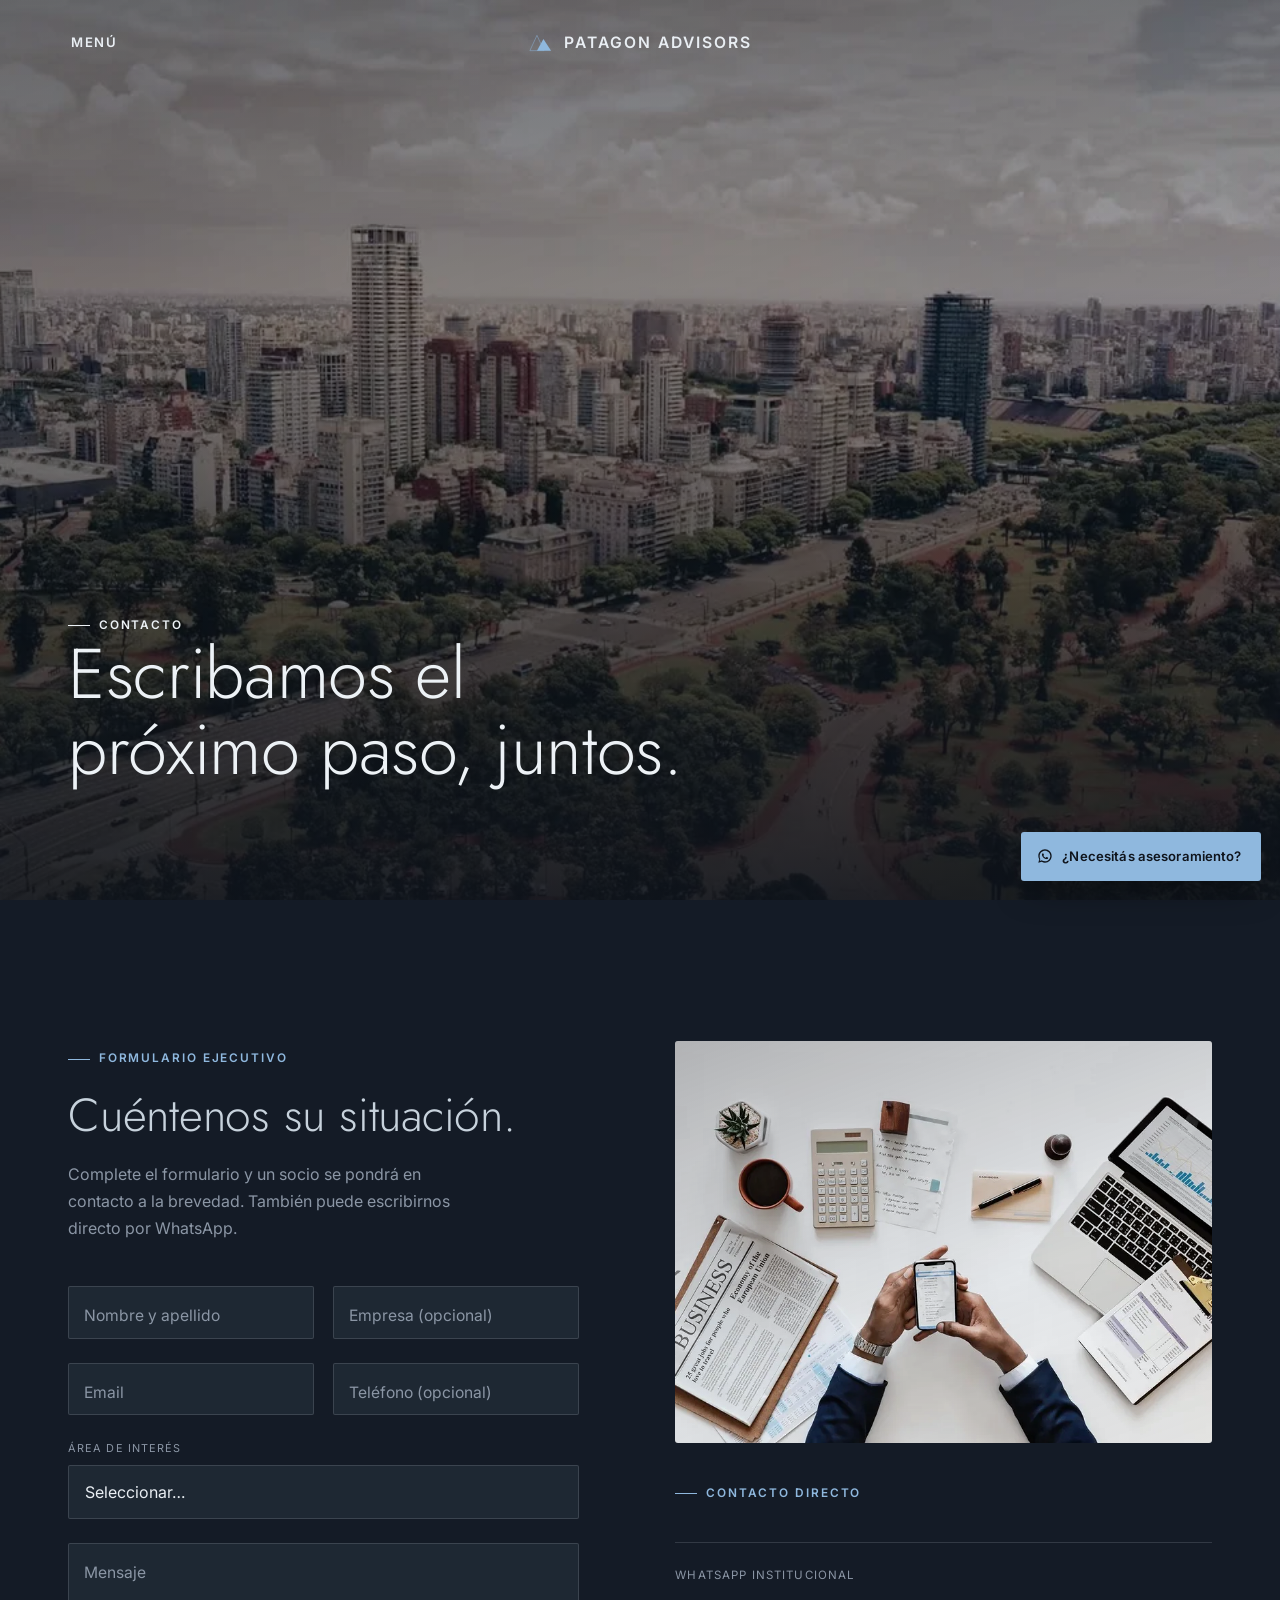
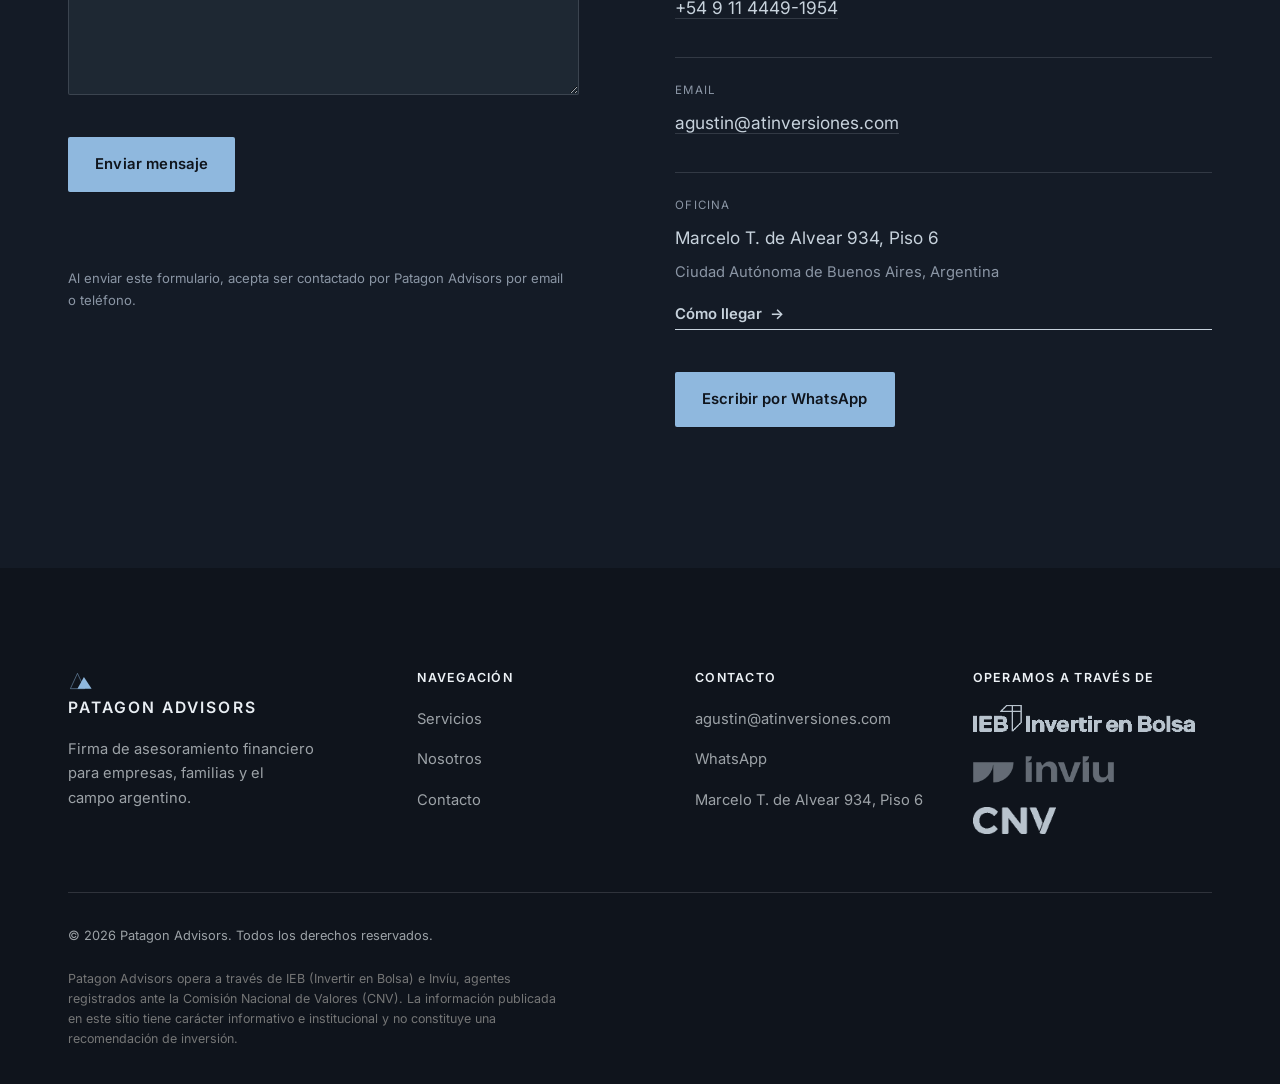
==== contacto.html @ 6b0345df "Add files via upload" ====
<!doctype html>
<html lang="es">
<head>
  <meta charset="utf-8">
  <meta name="viewport" content="width=device-width, initial-scale=1">
  <title>Contacto — Patagon Advisors</title>
  <meta name="description" content="Agendá una reunión con Patagon Advisors. Formulario ejecutivo, WhatsApp institucional y oficina en Buenos Aires.">

  <link rel="preconnect" href="https://fonts.googleapis.com">
  <link rel="preconnect" href="https://fonts.gstatic.com" crossorigin>
  <link rel="stylesheet" href="https://fonts.googleapis.com/css2?family=Jost:wght@300;400;500;600&family=Inter:wght@300;400;500;600;700&display=swap">

  <link rel="preload" as="image" href="assets/img/contact-video-poster.webp" fetchpriority="high">
  <link rel="icon" href="data:image/svg+xml,%3Csvg xmlns='http://www.w3.org/2000/svg' viewBox='0 0 100 100'%3E%3Crect width='100' height='100' fill='%230F141C'/%3E%3Cpolygon points='20,80 42,20 64,80' fill='none' stroke='%238FB8DE' stroke-width='4' opacity='0.5'/%3E%3Cpolygon points='40,80 58,32 82,80' fill='%238FB8DE'/%3E%3C/svg%3E">
  <link rel="stylesheet" href="styles.css?v=20260828r">
</head>
<body>
  <a class="skip-link" href="#main">Saltar al contenido</a>
  <header class="nav">
    <div class="container nav-inner">
      <a class="brand" href="index.html">
        <svg class="brand-icon" width="26" height="20" viewBox="0 0 44 34" aria-hidden="true"><polygon points="4,30 16,4 28,30" fill="none" stroke="var(--accent)" stroke-width="1.6" opacity="0.5"/><polygon points="16,30 27,10 40,30" fill="var(--accent)"/></svg>
        <span class="brand-mark">Patagon Advisors</span>
      </a>
      <div class="nav-cta-group">
        <button class="nav-toggle" data-nav-toggle aria-label="Abrir menú" aria-expanded="false">Menú</button>
        <div class="nav-mobile" data-nav-mobile data-open="false" aria-hidden="true">
          <div class="nav-mobile-links" data-nav-mobile-links></div>
        </div>
      </div>
    </div>
    </header>

    <div class="nav-scrim" data-nav-scrim></div>

  <a class="float-cta" data-whatsapp-link href="#" target="_blank" rel="noopener" aria-label="Escribinos por WhatsApp">
    <svg viewBox="0 0 24 24" fill="currentColor" aria-hidden="true"><path d="M12 2C6.48 2 2 6.48 2 12c0 1.84.5 3.56 1.35 5.04L2 22l5.13-1.34A9.94 9.94 0 0012 22c5.52 0 10-4.48 10-10S17.52 2 12 2zm0 18c-1.65 0-3.2-.46-4.52-1.26l-.32-.19-3.05.8.82-2.97-.21-.31A7.94 7.94 0 014 12c0-4.41 3.59-8 8-8s8 3.59 8 8-3.59 8-8 8zm4.29-5.72c-.23-.12-1.37-.68-1.58-.75-.21-.08-.37-.12-.52.12-.15.23-.6.75-.73.9-.14.15-.27.17-.5.06-.23-.12-.98-.36-1.87-1.15-.69-.62-1.16-1.38-1.29-1.61-.14-.23-.01-.35.1-.47.11-.11.23-.27.35-.4.11-.14.15-.23.23-.39.08-.15.04-.29-.02-.4-.06-.12-.52-1.26-.72-1.72-.19-.46-.38-.4-.52-.4-.14 0-.29-.02-.44-.02-.15 0-.4.06-.61.29-.21.23-.8.79-.8 1.92 0 1.13.82 2.23.94 2.38.12.15 1.61 2.47 3.91 3.46.55.24.97.38 1.31.48.55.17 1.04.15 1.44.09.44-.06 1.37-.56 1.56-1.1.19-.54.19-1 .13-1.1-.06-.1-.21-.15-.44-.27z"/></svg>
    <span>¿Necesitás asesoramiento?</span>
  </a>

  <main id="main">
    <section class="page-hero">
      <div class="hero-bg">
        <div class="photo" data-bg-video="assets/video/contact-loop.mp4">
          <img src="assets/img/contact-video-poster.webp" alt="Vista aérea de Buenos Aires" fetchpriority="high" loading="eager">
        </div>
      </div>
      <div class="hero-scrim" aria-hidden="true"></div>
      <div class="container hero-inner">
        <p class="kicker on-dark">Contacto</p>
        <h1>Escribamos el próximo paso, juntos.</h1>
      </div>
    </section>

    <section class="section-pad" id="agendar">
      <div class="container">
        <div class="contact-grid">
          <div data-reveal>
            <span class="kicker">Formulario ejecutivo</span>
            <h2 style="margin-top:1.3rem;">Cuéntenos su situación.</h2>
            <p style="margin-top:1.3rem;color:var(--ink-mute);max-width:42ch;">Complete el formulario y un socio se pondrá en contacto a la brevedad. También puede escribirnos directo por WhatsApp.</p>

            <form data-contact-form novalidate style="margin-top:2.8rem;display:flex;flex-direction:column;gap:1.5rem;">
              <div class="hp-field" aria-hidden="true">
                <label for="empresa_web">No completar</label>
                <input type="text" id="empresa_web" name="empresa_web" tabindex="-1" autocomplete="off">
              </div>

              <div class="field-row cols-2">
                <div class="field">
                  <input type="text" id="nombre" name="nombre" placeholder=" " required autocomplete="name">
                  <label for="nombre">Nombre y apellido</label>
                </div>
                <div class="field">
                  <input type="text" id="empresa" name="empresa" placeholder=" " autocomplete="organization">
                  <label for="empresa">Empresa (opcional)</label>
                </div>
              </div>

              <div class="field-row cols-2">
                <div class="field">
                  <input type="email" id="email" name="email" placeholder=" " required autocomplete="email">
                  <label for="email">Email</label>
                </div>
                <div class="field">
                  <input type="tel" id="telefono" name="telefono" placeholder=" " autocomplete="tel">
                  <label for="telefono">Teléfono (opcional)</label>
                </div>
              </div>

              <div class="field">
                <span class="field-select-label">Área de interés</span>
                <select id="area" name="area" required>
                  <option value="" disabled selected>Seleccionar…</option>
                  <option value="Ingeniería de Caja y Tesorería Corporativa">Ingeniería de Caja y Tesorería Corporativa</option>
                  <option value="Protección del Patrimonio Familiar y Personal">Protección del Patrimonio Familiar y Personal</option>
                  <option value="Fondo de Asistencia Laboral (FAL)">Fondo de Asistencia Laboral (FAL)</option>
                  <option value="Financiamiento PyME Inteligente">Financiamiento PyME Inteligente</option>
                  <option value="El Agro y la Cadena de Valor Rural">El Agro y la Cadena de Valor Rural</option>
                  <option value="Otra consulta">Otra consulta</option>
                </select>
              </div>

              <div class="field">
                <textarea id="mensaje" name="mensaje" placeholder=" " required></textarea>
                <label for="mensaje">Mensaje</label>
              </div>

              <div class="form-submit-row">
                <button type="submit" class="btn btn-primary">Enviar mensaje</button>
              </div>
              <p class="form-status" data-form-status aria-live="polite"></p>
              <p class="form-note">Al enviar este formulario, acepta ser contactado por Patagon Advisors por email o teléfono.</p>
            </form>
          </div>

          <div data-reveal>
            <div class="photo is-hoverable" style="aspect-ratio:4/3;border-radius:3px;margin-bottom:2rem;">
              <img src="assets/img/contact-office.webp" alt="Escritorio con elementos de análisis financiero" loading="lazy" decoding="async">
            </div>
            <span class="kicker">Contacto directo</span>
            <div class="contact-info-list">
              <div class="contact-info-item">
                <span class="contact-info-label">WhatsApp institucional</span>
                <span class="contact-info-value"><a data-whatsapp-link href="#" target="_blank" rel="noopener" data-whatsapp-display>+54 9 11 4449-1954</a></span>
              </div>
              <div class="contact-info-item">
                <span class="contact-info-label">Email</span>
                <span class="contact-info-value"><a data-email href="#"></a></span>
              </div>
              <div class="contact-info-item">
                <span class="contact-info-label">Oficina</span>
                <span class="contact-info-value" data-address-1></span>
                <span class="contact-info-value" style="font-size:.92rem;color:var(--ink-mute);" data-address-2></span>
                <a class="btn-text" data-maps-link href="#" target="_blank" rel="noopener" style="margin-top:.6rem;">Cómo llegar <span class="arrow">→</span></a>
              </div>
            </div>
            <a class="btn btn-primary whatsapp-cta" data-whatsapp-link href="#" target="_blank" rel="noopener" data-magnetic data-magnetic-strength="0.2">Escribir por WhatsApp</a>
          </div>
        </div>
      </div>
    </section>
  </main>

  <footer class="footer">
    <div class="container">
      <div class="footer-top">
        <div class="footer-brand">
          <a class="brand" href="index.html">
            <svg class="brand-icon" width="26" height="20" viewBox="0 0 44 34" aria-hidden="true"><polygon points="4,30 16,4 28,30" fill="none" stroke="var(--accent)" stroke-width="1.6" opacity="0.5"/><polygon points="16,30 27,10 40,30" fill="var(--accent)"/></svg>
            <span class="brand-mark">Patagon Advisors</span>
          </a>
          <p class="footer-tagline">Firma de asesoramiento financiero para empresas, familias y el campo argentino.</p>
        </div>
        <div class="footer-col">
          <h4>Navegación</h4>
          <ul data-footer-nav></ul>
        </div>
        <div class="footer-col">
          <h4>Contacto</h4>
          <ul>
            <li><a data-email href="#"></a></li>
            <li><a data-whatsapp-link href="#" target="_blank" rel="noopener">WhatsApp</a></li>
            <li><a data-address-1 data-maps-link href="#" target="_blank" rel="noopener"></a></li>
          </ul>
        </div>
        <div class="footer-col">
          <h4>Operamos a través de</h4>
          <div class="footer-partners partner-marks">
            <span class="partner-mark"><img src="assets/img/partners/ieb.webp" alt="IEB" loading="lazy"></span>
            <span class="partner-mark"><img src="assets/img/partners/inviu.webp" alt="Invíu" loading="lazy"></span>
            <span class="partner-mark"><img src="assets/img/partners/cnv.webp" alt="CNV" loading="lazy"></span>
          </div>
        </div>
      </div>
      <div class="footer-bottom">
        <span>© <span data-year></span> Patagon Advisors. Todos los derechos reservados.</span>
      </div>
      <p class="footer-legal">Patagon Advisors opera a través de IEB (Invertir en Bolsa) e Invíu, agentes registrados ante la Comisión Nacional de Valores (CNV). La información publicada en este sitio tiene carácter informativo e institucional y no constituye una recomendación de inversión.</p>
    </div>
  </footer>

  <script defer src="lib/gsap.min.js"></script>
  <script defer src="lib/ScrollTrigger.min.js"></script>
  <script defer src="lib/manifest.js"></script>
  <script defer src="main.js?v=20260828r"></script>
</body>
</html>
---- styles.css ----
/* =============================================================
   Patagon Advisors — styles.css
   Single sectioned stylesheet. See 01-stack-and-conventions.md §6.
   ============================================================= */

/* =============================================================
   1. Tokens
   ============================================================= */
@property --mesh-angle { syntax: "<angle>"; inherits: false; initial-value: 0deg; }

:root {
  /* palette — Patagon Advisors brand: deep navy + powder-blue accent. Dark throughout, never pure black. */
  --bg:        #141B26;
  --bg-2:      #1B2430;
  --paper:     #1E2833;
  --ink:       #E9EEF3;
  --ink-soft:  #C7D2DC;
  --ink-mute:  #8B96A5;
  --accent:    #8FB8DE;   /* powder blue — brand accent */
  --accent-dim: rgba(143,184,222,0.14);
  --accent-2:  #34597E;   /* deeper steel blue — secondary */
  --line:      rgba(233,238,243,0.14);
  --line-soft: rgba(233,238,243,0.07);

  --dark-bg:   #0F141C;
  --dark-bg-2: #171F29;
  --cream:     #EDF2F6;
  --cream-mute: rgba(237,242,246,0.64);
  --dark-line: rgba(237,242,246,0.14);

  --serif: "Jost", "Century Gothic", Futura, var(--sans);
  --sans:  "Inter", -apple-system, BlinkMacSystemFont, "Segoe UI", system-ui, sans-serif;

  --ease-out:  cubic-bezier(0.16, 1, 0.3, 1);
  --ease-in:   cubic-bezier(0.7, 0, 0.84, 0);
  --ease-soft: cubic-bezier(0.25, 0.46, 0.45, 0.94);

  --nav-h: 86px;
  --container: 1240px;
}

/* =============================================================
   2. Reset & base
   ============================================================= */
*, *::before, *::after { box-sizing: border-box; margin: 0; }
html {
  -webkit-text-size-adjust: 100%;
  tab-size: 2;
  scroll-behavior: smooth;
  scroll-padding-top: var(--nav-h);
}
@media (prefers-reduced-motion: reduce) { html { scroll-behavior: auto; } }

body {
  font-family: var(--sans);
  font-size: 16px;
  line-height: 1.68;
  color: var(--ink-soft);
  background: var(--bg);
  -webkit-font-smoothing: antialiased;
  -moz-osx-font-smoothing: grayscale;
  text-rendering: optimizeLegibility;
  overflow-x: clip;
  overscroll-behavior-y: none;
}

img, svg, video { display: block; max-width: 100%; }
img { height: auto; }
button { font: inherit; color: inherit; cursor: pointer; border: 0; background: none; }
a { color: inherit; text-decoration: none; }
p { text-wrap: pretty; }
h1, h2, h3, h4 { text-wrap: balance; line-height: 1.08; letter-spacing: -0.01em; font-weight: 500; }
ul { list-style: none; padding: 0; }
::selection { background: var(--accent); color: var(--dark-bg); }

:focus-visible {
  outline: 2px solid var(--accent);
  outline-offset: 3px;
  border-radius: 2px;
}

/* =============================================================
   3. Utilities
   ============================================================= */
.container { width: 100%; max-width: var(--container); margin-inline: auto; padding-inline: 1.5rem; }
@media (min-width: 720px)  { .container { padding-inline: 2.5rem; } }
@media (min-width: 1280px) { .container { padding-inline: 3rem; } }

.sr-only {
  position: absolute; width: 1px; height: 1px; padding: 0; margin: -1px;
  overflow: hidden; clip: rect(0,0,0,0); white-space: nowrap; border: 0;
}

.skip-link {
  position: fixed; top: -100px; left: 1rem; z-index: 9999;
  padding: .7rem 1.1rem; background: var(--accent); color: var(--dark-bg);
  border-radius: 3px; font-weight: 600; font-size: .9rem;
  transition: top .3s var(--ease-out);
}
.skip-link:focus { top: 1rem; }

.kicker {
  display: inline-flex; align-items: center; gap: .55rem;
  font-size: .74rem; font-weight: 600; letter-spacing: .16em; text-transform: uppercase;
  color: var(--accent);
}
.kicker::before {
  content: ""; width: 22px; height: 1px; background: var(--accent);
}
.kicker.on-dark { color: var(--cream); }
.kicker.on-dark::before { background: var(--cream); }

.eyebrow-line { color: var(--ink-mute); font-size: .95rem; }

section { position: relative; }
.section-pad { padding-block: clamp(5.5rem, 11vw, 10rem); }
.section-pad-sm { padding-block: clamp(4rem, 7vw, 6.5rem); }

.section-head {
  max-width: 46rem;
  margin-bottom: clamp(3.2rem, 6vw, 5rem);
}
.section-head h2 { margin-top: 1.2rem; }
.section-head p { margin-top: 1.3rem; color: var(--ink-mute); font-size: 1.08rem; max-width: 42ch; }

.divider { height: 1px; background: var(--line); border: 0; }

/* =============================================================
   4. Typography
   ============================================================= */
h1 { font-family: var(--serif); font-weight: 300; font-size: clamp(2.6rem, 6vw, 4.4rem); letter-spacing: -0.005em; }
h2 { font-family: var(--serif); font-weight: 300; font-size: clamp(1.9rem, 4vw, 2.9rem); letter-spacing: -0.005em; }
h3 { font-family: var(--serif); font-weight: 400; font-size: clamp(1.4rem, 2.4vw, 1.7rem); }
h4 { font-family: var(--sans); font-size: 1.05rem; font-weight: 600; letter-spacing: -0.005em; }
em, .italic { font-style: normal; color: var(--accent); }

.lede { font-size: clamp(1.1rem, 1.6vw, 1.3rem); color: var(--ink-mute); line-height: 1.68; font-weight: 300; }

.num-mark {
  font-family: var(--sans); font-weight: 600; color: var(--accent);
  font-size: .95rem; letter-spacing: .02em;
}

/* =============================================================
   5. Components
   ============================================================= */

/* Buttons */
.btn {
  display: inline-flex; align-items: center; justify-content: center; gap: .55rem;
  padding: .95rem 1.7rem; font-size: .93rem; font-weight: 600; letter-spacing: .01em;
  border-radius: 2px; white-space: nowrap;
  transition: transform .5s var(--ease-soft), box-shadow .5s var(--ease-soft), background-color .35s var(--ease-out), color .35s var(--ease-out), border-color .35s var(--ease-out);
}
.btn-primary {
  background: var(--accent); color: var(--dark-bg);
  box-shadow: 0 1px 0 rgba(0,0,0,0.1);
}
.btn-primary:hover { transform: translateY(-3px); box-shadow: 0 18px 34px -14px rgba(143,184,222,0.4); }
.btn-primary:active { transform: translateY(-1px); }
.btn-on-dark { background: var(--accent); color: var(--dark-bg); }
.btn-on-dark:hover { transform: translateY(-3px); box-shadow: 0 18px 34px -14px rgba(143,184,222,0.4); }

.btn-outline {
  border: 1px solid var(--line); color: var(--ink); background: transparent;
}
.btn-outline:hover { border-color: var(--accent); background: var(--accent-dim); color: var(--accent); }
.btn-outline.on-dark { border-color: var(--dark-line); color: var(--cream); }
.btn-outline.on-dark:hover { border-color: var(--accent); background: var(--accent-dim); color: var(--accent); }

.btn-text {
  display: inline-flex; align-items: center; gap: .5rem;
  font-weight: 600; font-size: .93rem; position: relative; padding-bottom: .2rem;
}
.btn-text::after {
  content: ""; position: absolute; left: 0; right: 0; bottom: 0;
  height: 1px; background: currentColor;
  transform: scaleX(1); transform-origin: left;
}
.btn-text .arrow { transition: transform .45s var(--ease-out); }
.btn-text:hover .arrow { transform: translateX(5px); }

/* Magnetic wrapper (JS adds .has-magnetic + injects .magnetic-inner) */
.has-magnetic { display: inline-flex; position: relative; isolation: isolate; }
.magnetic-inner { display: inline-flex; align-items: center; justify-content: center; gap: inherit; will-change: transform; transition: transform .8s var(--ease-soft); }

/* Credential / partner marks — real partner logos, recolored to a light monochrome
   silhouette (assets/img/partners/*.webp) so they sit consistently on the dark theme. */
.partner-marks { display: flex; flex-wrap: wrap; align-items: center; gap: 1.5rem 2.2rem; }
.partner-mark { display: inline-flex; align-items: center; height: 1.7rem; opacity: .92; }
.partner-mark img { height: 100%; width: auto; display: block; }
.partner-mark.is-text {
  height: 2.2rem; padding-inline: .9rem; border: 1px solid var(--line); border-radius: 2px;
  font-family: var(--sans); font-weight: 700; font-size: .8rem; letter-spacing: .06em;
  color: var(--ink-soft); opacity: 1;
}
.partner-mark .reg { font-weight: 400; opacity: .7; margin-left: .35rem; font-size: .74rem; }

/* Photo treatment — unifies stock photography color-cast across the site */
.photo { position: relative; overflow: hidden; background: var(--bg-2); }
.photo img, .photo video {
  width: 100%; height: 100%; object-fit: cover;
  filter: grayscale(.14) saturate(1.04) contrast(1.02);
  transition: transform 1.1s var(--ease-soft), filter .6s var(--ease-out);
}
.photo video { position: absolute; inset: 0; }
.photo::after {
  content: ""; position: absolute; inset: 0; pointer-events: none;
  background: linear-gradient(160deg, rgba(15,20,28,0.28), rgba(143,184,222,0.08) 60%, transparent 100%);
  mix-blend-mode: multiply;
}
.photo.is-hoverable:hover img { transform: scale(1.045); filter: grayscale(.04) saturate(1.08) contrast(1.03); }

/* Cards (used sparingly — differentiators, team) */
.card {
  background: var(--paper); border: 1px solid var(--line); border-radius: 3px;
}

/* Forms */
.field { position: relative; }
.field input, .field textarea, .field select {
  width: 100%; padding: 1.35rem 1rem .55rem; border: 1px solid var(--line); border-radius: 2px;
  background: var(--paper); color: var(--ink); font-family: var(--sans); font-size: 1rem;
  transition: border-color .3s var(--ease-out);
}
.field textarea { min-height: 9.5rem; resize: vertical; }
.field input:focus, .field textarea:focus, .field select:focus { border-color: var(--accent); outline: none; }
.field label {
  position: absolute; left: 1rem; top: 1.05rem; pointer-events: none;
  color: var(--ink-mute); font-size: .98rem; transition: all .25s var(--ease-out);
}
.field input:focus + label, .field input:not(:placeholder-shown) + label,
.field textarea:focus + label, .field textarea:not(:placeholder-shown) + label,
.field.has-value label {
  top: .45rem; font-size: .68rem; letter-spacing: .1em; text-transform: uppercase; color: var(--accent);
}
.field select { appearance: none; padding-top: 1rem; padding-bottom: 1rem; }
.field-select-label { display: block; font-size: .68rem; letter-spacing: .1em; text-transform: uppercase; color: var(--ink-mute); margin-bottom: .5rem; }
.field-row { display: grid; gap: 1.2rem; }
@media (min-width: 640px) { .field-row.cols-2 { grid-template-columns: 1fr 1fr; } }
.form-note { font-size: .82rem; color: var(--ink-mute); margin-top: .6rem; }
.hp-field { position: absolute; left: -9999px; width: 1px; height: 1px; overflow: hidden; }

.form-submit-row { display: flex; align-items: center; gap: 1.1rem; margin-top: .6rem; }
.form-status { font-size: .88rem; color: var(--ink-mute); min-height: 1.2em; }
.form-status.is-error { color: #8a3324; }
.form-status.is-ok { color: var(--accent-2); }

/* =============================================================
   6. Navigation
   ============================================================= */
.nav {
  position: fixed; top: 0; inset-inline: 0; z-index: 200; height: var(--nav-h);
  display: flex; align-items: center;
  transition: background-color .4s var(--ease-out), box-shadow .4s var(--ease-out), border-color .4s var(--ease-out);
  border-bottom: 1px solid transparent;
}
.nav.is-scrolled {
  background: rgba(15,20,28,0.86);
  backdrop-filter: blur(14px) saturate(140%);
  -webkit-backdrop-filter: blur(14px) saturate(140%);
  border-bottom-color: var(--line);
}
.nav-inner { position: relative; display: flex; align-items: center; justify-content: flex-start; width: 100%; }
.brand {
  display: inline-flex; align-items: center; gap: .65rem; line-height: 1;
}
.nav-inner > .brand {
  position: absolute; left: 50%; top: 50%; transform: translate(-50%, -50%);
}
.brand-icon { flex-shrink: 0; display: block; }
.brand-mark {
  font-family: var(--sans); font-size: .98rem; font-weight: 600;
  letter-spacing: .13em; text-transform: uppercase; color: var(--ink);
}
.brand-sub { font-family: var(--sans); font-size: .58rem; letter-spacing: .22em; text-transform: uppercase; color: var(--ink-mute); margin-top: .35rem; font-weight: 600; }
.footer-brand .brand { align-items: flex-start; flex-direction: column; gap: 0; }
.footer-brand .brand-icon { margin-bottom: .6rem; }

.nav-cta-group { position: relative; display: flex; align-items: center; gap: 1.1rem; }

.nav-toggle {
  display: inline-flex; height: 40px; align-items: center; justify-content: center;
  position: relative; padding-inline: .2rem;
  font-family: var(--sans); font-size: .82rem; font-weight: 600; letter-spacing: .12em;
  text-transform: uppercase; color: var(--ink);
  transition: opacity .25s var(--ease-out);
}
.nav-toggle:hover { opacity: .7; }

.nav-scrim {
  position: fixed; inset: 0; z-index: 189; background: transparent;
  pointer-events: none;
}
.nav-scrim[data-open="true"] { pointer-events: auto; }

.nav-mobile {
  position: absolute; top: 100%; left: 0; z-index: 190;
  margin-top: .5rem;
  width: min(200px, 68vw);
  background: transparent; color: var(--cream);
  display: flex; flex-direction: column; align-items: flex-start;
  transform: translateY(-8px);
  transform-origin: top left;
  opacity: 0;
  pointer-events: none;
  transition: transform .35s var(--ease-soft), opacity .3s var(--ease-out);
}
.nav-mobile[data-open="true"] { transform: translateY(0); opacity: 1; pointer-events: auto; }
.nav-mobile-links { display: flex; flex-direction: column; align-items: flex-start; gap: .9rem; }
.nav-mobile-links a {
  font-family: var(--sans); font-weight: 600; font-size: .78rem; letter-spacing: .12em; text-transform: uppercase;
  color: var(--cream); padding: .1rem 0;
  transition: color .25s var(--ease-out);
}
.nav-mobile-links a:hover, .nav-mobile-links a.is-active { color: var(--accent); }

/* =============================================================
   7. Hero
   ============================================================= */
.hero {
  position: relative; min-height: 100svh; display: flex; align-items: center;
  padding-top: calc(var(--nav-h) + 2rem); padding-bottom: clamp(2rem, 4vw, 3.5rem);
  overflow: clip;
}
.hero-bg { position: absolute; inset: 0; z-index: 0; }
.hero-bg .photo { width: 100%; height: 100%; }
.hero-bg .photo img { animation: ambientZoom 32s ease-in-out infinite; }
@keyframes ambientZoom {
  0%, 100% { transform: scale(1.04); }
  50%      { transform: scale(1.11); }
}
.hero-scrim {
  position: absolute; inset: 0; z-index: 1;
  background: linear-gradient(0deg, rgba(15,20,28,0.9) 0%, rgba(15,20,28,0.58) 42%, rgba(15,20,28,0.3) 68%, rgba(15,20,28,0.44) 100%);
}
.hero-inner { position: relative; z-index: 2; width: 100%; color: var(--cream); }
.hero-eyebrow { margin-bottom: 1.8rem; }
.hero-title { max-width: 31ch; font-size: clamp(2.1rem, 4.4vw, 3.3rem); }
.hero-title em { color: var(--cream); }
.hero-sub { margin-top: 1.8rem; max-width: 58ch; font-size: clamp(1.02rem, 1.6vw, 1.18rem); color: var(--cream); }
.hero-actions { margin-top: 3rem; display: flex; flex-wrap: wrap; gap: 1.1rem; }
.hero-credentials {
  margin-top: clamp(3.5rem, 7vw, 5.5rem); padding-top: 2rem; border-top: 1px solid var(--dark-line);
  display: flex; flex-wrap: wrap; gap: clamp(2rem, 4vw, 3.8rem);
}
.hero-cred-item { display: flex; flex-direction: column; gap: .5rem; }
.hero-cred-num { font-family: var(--serif);  font-size: clamp(1.7rem, 3vw, 2.2rem); color: var(--cream); }
.hero-cred-label { font-size: .74rem; letter-spacing: .09em; text-transform: uppercase; color: var(--cream-mute); max-width: 18ch; }
.hero-cred-logos { display: flex; align-items: center; gap: 1.1rem; height: 1.6rem; }
.hero-cred-logos img { height: 100%; width: auto; display: block; }

/* Centered hero variant */
.hero-inner-center {
  display: flex; flex-direction: column; align-items: center; text-align: center;
}
.hero-inner-center .hero-title,
.hero-inner-center .hero-sub { margin-inline: auto; }
.hero-inner-center .hero-credentials { justify-content: center; }
.hero-inner-center .hero-cred-item { align-items: center; }

/* Page hero (interior pages — shorter than home hero) */
.page-hero {
  position: relative; min-height: 100svh; display: flex; align-items: flex-end;
  padding-top: calc(var(--nav-h) + 3rem); padding-bottom: clamp(4.5rem, 9vw, 7rem);
  overflow: clip; color: var(--cream);
}
.page-hero .hero-bg, .page-hero .hero-scrim { position: absolute; inset: 0; }
.page-hero .hero-inner { position: relative; z-index: 2; }
.page-hero h1 { max-width: 20ch; }
.page-hero .lede { color: var(--cream-mute); max-width: 48ch; margin-top: 1.5rem; }

/* =============================================================
   8. Numbered solutions index (signature component)
   ============================================================= */
.solutions-index { border-top: 1px solid var(--line); }
.solution-row {
  display: grid; grid-template-columns: auto 1fr; gap: 1.2rem 1.6rem;
  padding-block: 2.6rem; border-bottom: 1px solid var(--line);
  cursor: pointer; position: relative;
}
@media (min-width: 720px) {
  .solution-row { grid-template-columns: 4.5rem 1fr auto; align-items: start; gap: 1.6rem 2rem; }
}
.solution-row .num-mark { font-size: 1.5rem; padding-top: .15rem; }
.solution-row-main { min-width: 0; }
.solution-row h3 {
  transition: color .4s var(--ease-out), transform .5s var(--ease-soft);
}
.solution-row:hover h3, .solution-row.is-open h3 { color: var(--accent-2); }
.solution-row-summary {
  color: var(--ink-mute); margin-top: .75rem; max-width: 56ch; font-size: 1rem;
}
.solution-row-detail {
  grid-column: 1 / -1;
  display: grid; grid-template-rows: 0fr; opacity: 0;
  transition: grid-template-rows .55s var(--ease-soft), opacity .45s var(--ease-out);
}
.solution-row.is-open .solution-row-detail { grid-template-rows: 1fr; opacity: 1; }
.solution-row-detail-inner { overflow: hidden; }
.solution-row-detail-body {
  padding-top: 1.3rem; padding-left: 0; max-width: 56ch; color: var(--ink-mute);
}
@media (min-width: 720px) { .solution-row-detail-body { padding-left: calc(4.5rem + 2rem); } }
.solution-row-detail ul { margin-top: 1rem; display: flex; flex-direction: column; gap: .5rem; }
.solution-row-detail li { position: relative; padding-left: 1.2rem; font-size: .96rem; color: var(--ink-soft); }
.solution-row-detail li::before {
  content: ""; position: absolute; left: 0; top: .55em; width: 6px; height: 1px; background: var(--accent);
}
.solution-row-toggle {
  display: none;
  align-items: center; justify-content: center; width: 2.1rem; height: 2.1rem;
  border: 1px solid var(--line); border-radius: 50%; flex-shrink: 0; margin-top: .1rem;
  transition: transform .5s var(--ease-soft), border-color .3s var(--ease-out), background .3s var(--ease-out);
}
@media (min-width: 720px) { .solution-row-toggle { display: inline-flex; } }
.solution-row.is-open .solution-row-toggle { transform: rotate(45deg); border-color: var(--accent); background: var(--accent-dim); }
.solution-row-toggle svg { width: 13px; height: 13px; }

/* Solutions detail spread (soluciones.html) */
.solution-spread {
  display: grid; gap: 2.6rem; padding-block: clamp(5.5rem, 10vw, 9rem);
  border-top: 1px solid var(--line);
}
@media (min-width: 900px) {
  .solution-spread { grid-template-columns: 1fr 1fr; gap: 5.5rem; align-items: center; }
  .solution-spread.is-reversed .solution-spread-figure { order: 2; }
}
.solution-spread-figure .photo { aspect-ratio: 4 / 3.1; border-radius: 3px; }
.solution-spread-num { font-family: var(--serif);  font-size: 3.2rem; color: var(--accent); line-height: 1; }
.solution-spread-body h2 { margin-top: 1.3rem; }
.solution-spread-body .lede { margin-top: 1.4rem; }
.solution-spread-body ul { margin-top: 2rem; display: flex; flex-direction: column; gap: .9rem; }
.solution-spread-body li { position: relative; padding-left: 1.3rem; }
.solution-spread-body li::before { content: ""; position: absolute; left: 0; top: .6em; width: 7px; height: 1px; background: var(--accent); }

/* =============================================================
   9. Differentiators — numbered reasons list (static, no accordion)
   ============================================================= */
.diff-grid { display: grid; gap: 1px; background: var(--line); border: 1px solid var(--line); }
@media (min-width: 860px) { .diff-grid { grid-template-columns: 1fr 1fr; } }
.diff-item { background: var(--paper); padding: clamp(2.6rem, 5vw, 4rem); }
.diff-item .kicker { margin-bottom: 1.4rem; }
.diff-item p { margin-top: 1.2rem; color: var(--ink-mute); }

.reasons-list { border-top: 1px solid var(--line); }
.reason-row {
  display: grid; grid-template-columns: auto 1fr; gap: .8rem 1.6rem;
  padding-block: 2.5rem; border-bottom: 1px solid var(--line);
}
@media (min-width: 720px) {
  .reason-row { grid-template-columns: 3.5rem 15rem 1fr; align-items: baseline; gap: 1.6rem 2.4rem; }
}
.reason-row .num-mark { padding-top: .1rem; }
.reason-row h3 { font-size: 1.15rem; }
.reason-row p { grid-column: 2 / -1; color: var(--ink-mute); margin-top: .5rem; max-width: 56ch; }
@media (min-width: 720px) { .reason-row p { grid-column: 3; margin-top: 0; } }

/* =============================================================
   10. Marquee (sector ticker)
   ============================================================= */
.marquee-section { padding-block: clamp(2.6rem, 5vw, 3.6rem); background: var(--bg-2); border-block: 1px solid var(--line); }
.marquee { overflow: hidden; position: relative; }
.marquee::before, .marquee::after {
  content: ""; position: absolute; top: 0; bottom: 0; width: 90px; z-index: 2; pointer-events: none;
}
.marquee::before { left: 0;  background: linear-gradient(90deg, var(--bg-2), transparent); }
.marquee::after  { right: 0; background: linear-gradient(270deg, var(--bg-2), transparent); }
.marquee-track { display: inline-flex; gap: 3.5rem; white-space: nowrap; will-change: transform; }
.marquee-track span {
  font-family: var(--serif);  font-size: clamp(1.3rem, 2.6vw, 1.9rem);
  color: var(--ink-mute); display: inline-flex; align-items: center; gap: 3.5rem;
}
.marquee-track span::after { content: "·"; color: var(--accent); font-style: normal; }

/* =============================================================
   11. Stats / credential strip with count-up
   ============================================================= */
.stat-strip { display: grid; gap: 2.8rem; grid-template-columns: repeat(2, 1fr); }
@media (min-width: 720px) { .stat-strip { grid-template-columns: repeat(4, 1fr); } }
.stat-item { border-top: 1px solid var(--line); padding-top: 1.3rem; }
.stat-item.on-dark { border-top-color: var(--dark-line); }
.stat-value { font-family: var(--serif);  font-size: clamp(2.2rem, 4.2vw, 3rem); color: var(--accent); line-height: 1; }
.stat-label { margin-top: .7rem; font-size: .82rem; color: var(--ink-mute); letter-spacing: .02em; }
.stat-item.on-dark .stat-label { color: var(--cream-mute); }

/* =============================================================
   12. About teaser / method
   ============================================================= */
.about-teaser { display: grid; gap: 3rem; }
@media (min-width: 960px) { .about-teaser { grid-template-columns: .9fr 1.1fr; gap: 5.5rem; align-items: center; } }
.about-teaser-figure .photo { aspect-ratio: 4/3.3; border-radius: 3px; }
.about-teaser-body p { margin-top: 1.4rem; color: var(--ink-mute); max-width: 52ch; }
.about-teaser-body .btn-text { margin-top: 2.2rem; }

.method-grid { display: grid; gap: 3rem; }
@media (min-width: 960px) { .method-grid { grid-template-columns: 1.15fr .85fr; gap: 5rem; align-items: start; } }
.method-block { max-width: 60ch; }
.method-block p + p { margin-top: 1.4rem; }
.method-figure .photo { aspect-ratio: 3/4; border-radius: 3px; }
@media (min-width: 960px) { .method-figure .photo { position: sticky; top: calc(var(--nav-h) + 2rem); } }

/* =============================================================
   12.5 Full-bleed video feature
   ============================================================= */
.video-feature {
  position: relative; min-height: 100svh; display: flex; align-items: center; justify-content: center;
  overflow: clip; color: var(--cream); text-align: center;
}
.video-feature-bg { position: absolute; inset: 0; z-index: 0; }
.video-feature-bg .photo { width: 100%; height: 100%; }
.video-feature-scrim {
  position: absolute; inset: 0; z-index: 1;
  background: linear-gradient(180deg, rgba(15,20,28,0.78) 0%, rgba(15,20,28,0.5) 38%, rgba(15,20,28,0.5) 62%, rgba(15,20,28,0.82) 100%);
}
.video-feature-inner {
  position: relative; z-index: 2; max-width: 44rem; margin-inline: auto;
  padding-block: clamp(4rem, 8vw, 6rem);
}
.video-feature-inner h2 { color: var(--cream); font-size: clamp(1.9rem, 3.6vw, 2.6rem); }
.video-feature-body { margin-top: 2rem; display: flex; flex-direction: column; gap: 1.3rem; }
.video-feature-body p { font-size: clamp(1.03rem, 1.5vw, 1.14rem); color: var(--cream-mute); line-height: 1.7; }

/* =============================================================
   13. CTA band (dark)
   ============================================================= */
.cta-band {
  background: var(--dark-bg); color: var(--cream); position: relative; overflow: clip;
  padding-block: clamp(6rem, 11vw, 9.5rem);
}
.cta-band::before {
  content: ""; position: absolute; inset: -20% -10% -10% -10%; z-index: 0;
  background: radial-gradient(45% 55% at 78% 20%, rgba(143,184,222,0.2), transparent 65%),
              radial-gradient(40% 45% at 10% 90%, rgba(52,89,126,0.55), transparent 65%);
  filter: blur(70px);
  pointer-events: none;
}
.cta-band-inner { position: relative; z-index: 1; display: flex; flex-direction: column; align-items: flex-start; gap: 2.1rem; max-width: 42rem; }
.cta-band-full { min-height: 100svh; display: flex; align-items: center; padding-block: clamp(6rem, 11vw, 9.5rem); }
.cta-band-video::before { display: none; }
.cta-band-video-bg { position: absolute; inset: 0; z-index: 0; }
.cta-band-video-bg .photo { width: 100%; height: 100%; }
.cta-band-video-scrim {
  position: absolute; inset: 0; z-index: 1;
  background: linear-gradient(0deg, rgba(15,20,28,0.92) 0%, rgba(15,20,28,0.72) 45%, rgba(15,20,28,0.5) 100%);
}
.cta-band-video .cta-band-inner { position: relative; z-index: 2; }
.cta-band h2 { color: var(--cream); }
.cta-band p { color: var(--cream-mute); font-size: 1.08rem; max-width: 46ch; }
.cta-band-actions { display: flex; flex-wrap: wrap; gap: 1.1rem; margin-top: .6rem; }

/* =============================================================
   14. Team
   ============================================================= */
.team-grid { display: grid; gap: 1.8rem; }
@media (min-width: 720px) { .team-grid { grid-template-columns: repeat(3, 1fr); } }
.team-card { background: var(--dark-bg); color: var(--cream); border-radius: 3px; overflow: hidden; }
.team-photo { position: relative; aspect-ratio: 4/4.4; background: var(--dark-bg-2); }
.team-photo img { width: 100%; height: 100%; object-fit: cover; filter: grayscale(1) contrast(1.05); }
.team-photo-fallback {
  position: absolute; inset: 0; display: flex; align-items: center; justify-content: center;
  font-family: var(--serif);  font-size: 3.4rem; color: var(--dark-line);
  background: linear-gradient(160deg, var(--dark-bg-2), var(--dark-bg));
}
.team-body { padding: 1.8rem 1.8rem 2rem; }
.team-name { font-family: var(--serif); font-size: 1.3rem; }
.team-role { margin-top: .45rem; font-size: .74rem; letter-spacing: .1em; text-transform: uppercase; color: var(--accent); }
.team-credentials { margin-top: 1.2rem; display: flex; flex-direction: column; gap: .55rem; }
.team-credentials li { font-size: .84rem; color: var(--cream-mute); line-height: 1.55; }

/* =============================================================
   15. Contact page
   ============================================================= */
.contact-grid { display: grid; gap: 3.5rem; }
@media (min-width: 960px) { .contact-grid { grid-template-columns: 1fr 1.05fr; gap: 6rem; } }
.contact-info-list { display: flex; flex-direction: column; gap: 2.2rem; margin-top: 2.4rem; }
.contact-info-item { display: flex; flex-direction: column; gap: .5rem; padding-top: 1.4rem; border-top: 1px solid var(--line); }
.contact-info-label { font-size: .72rem; letter-spacing: .1em; text-transform: uppercase; color: var(--ink-mute); }
.contact-info-value { font-size: 1.08rem; }
.contact-info-value a { border-bottom: 1px solid var(--line); transition: border-color .3s var(--ease-out), color .3s var(--ease-out); }
.contact-info-value a:hover { border-color: var(--accent); color: var(--accent-2); }
.whatsapp-cta { margin-top: 2.6rem; }

/* =============================================================
   16. Footer
   ============================================================= */
.footer { background: var(--dark-bg); color: var(--cream-mute); padding-block: clamp(4.5rem, 8vw, 7rem) 2.2rem; }
.footer-top { display: grid; gap: 3.2rem; padding-bottom: 3.6rem; border-bottom: 1px solid var(--dark-line); }
@media (min-width: 860px) { .footer-top { grid-template-columns: 1.3fr 1fr 1fr 1fr; gap: 2.4rem; } }
.footer-brand .brand { color: var(--cream); }
.footer-brand .brand-sub { color: var(--cream-mute); }
.footer-tagline { margin-top: 1.3rem; max-width: 30ch; font-size: .92rem; }
.footer-col h4 { color: var(--cream); font-size: .78rem; letter-spacing: .1em; text-transform: uppercase; font-weight: 600; }
.footer-col ul { margin-top: 1.3rem; display: flex; flex-direction: column; gap: .85rem; }
.footer-col a { font-size: .92rem; transition: color .3s var(--ease-out); }
.footer-col a:hover { color: var(--cream); }
.footer-partners { margin-top: 1.3rem; }
.footer-bottom {
  padding-top: 2rem; display: flex; flex-wrap: wrap; gap: 1rem;
  align-items: center; justify-content: space-between; font-size: .8rem; color: var(--cream-mute);
}
.footer-legal { max-width: 62ch; font-size: .78rem; line-height: 1.6; color: rgba(242,238,229,0.45); margin-top: 1.4rem; }
.footer-bottom a { border-bottom: 1px solid transparent; }
.footer-bottom a:hover { border-color: currentColor; color: var(--cream); }

/* =============================================================
   17. Credits page
   ============================================================= */
.credits-list { display: flex; flex-direction: column; gap: 0; margin-top: 2rem; }
.credits-list li { padding-block: 1.1rem; border-top: 1px solid var(--line); font-size: .92rem; color: var(--ink-mute); }
.credits-list a { border-bottom: 1px solid var(--line); }
.credits-list a:hover { color: var(--accent-2); border-color: var(--accent-2); }
.credits-list strong { color: var(--ink-soft); font-weight: 600; }

/* =============================================================
   17.5 Floating WhatsApp CTA (persistent, all pages)
   ============================================================= */
.float-cta {
  position: fixed; right: 1.2rem; bottom: 1.2rem; z-index: 150;
  display: inline-flex; align-items: center; gap: .6rem;
  padding: .85rem 1.2rem .85rem 1rem; border-radius: 3px;
  background: var(--accent); color: var(--dark-bg);
  font-size: .82rem; font-weight: 600; letter-spacing: .01em;
  box-shadow: 0 14px 34px -10px rgba(0,0,0,0.5);
  transition: transform .5s var(--ease-soft), box-shadow .5s var(--ease-soft);
}
.float-cta:hover { transform: translateY(-3px); box-shadow: 0 20px 42px -12px rgba(0,0,0,0.6); }
.float-cta svg { width: 16px; height: 16px; flex-shrink: 0; }
.float-cta span { display: none; }
@media (min-width: 640px) { .float-cta span { display: inline; } }

/* =============================================================
   18. Reveal on scroll (universal, non-intrusive)
   ============================================================= */
[data-reveal] {
  opacity: 0; transform: translateY(28px);
  transition: opacity .85s var(--ease-soft), transform .85s var(--ease-soft);
}
[data-reveal].is-revealed { opacity: 1; transform: none; }
/* Defensive: split-text elements must never stay invisible if JS is stale — see gotcha A.4.5 */
.reveal[data-split] { opacity: 1; transform: none; }

/* =============================================================
   19. Responsive helpers
   ============================================================= */
@media (min-width: 540px)  { }
@media (min-width: 720px)  { }
@media (min-width: 960px)  { }
@media (min-width: 1280px) { }

/* =============================================================
   20. Reduced-motion — only intrusive effects are gated
   ============================================================= */
@media (prefers-reduced-motion: reduce) {
  .hero-bg .photo img { animation: none; }
  .marquee-track { animation-duration: 90s !important; }
}

/* =============================================================
   21. Page transitions (multi-page) — zero-JS, graceful fallback
   ============================================================= */
@view-transition { navigation: auto; }
::view-transition-old(root), ::view-transition-new(root) {
  animation-duration: .5s; animation-timing-function: cubic-bezier(0.16, 1, 0.3, 1);
}
::view-transition-old(root) { animation-name: patagonFadeOut; }
::view-transition-new(root) { animation-name: patagonFadeIn; }
@keyframes patagonFadeOut { to { opacity: 0; } }
@keyframes patagonFadeIn { from { opacity: 0; } }
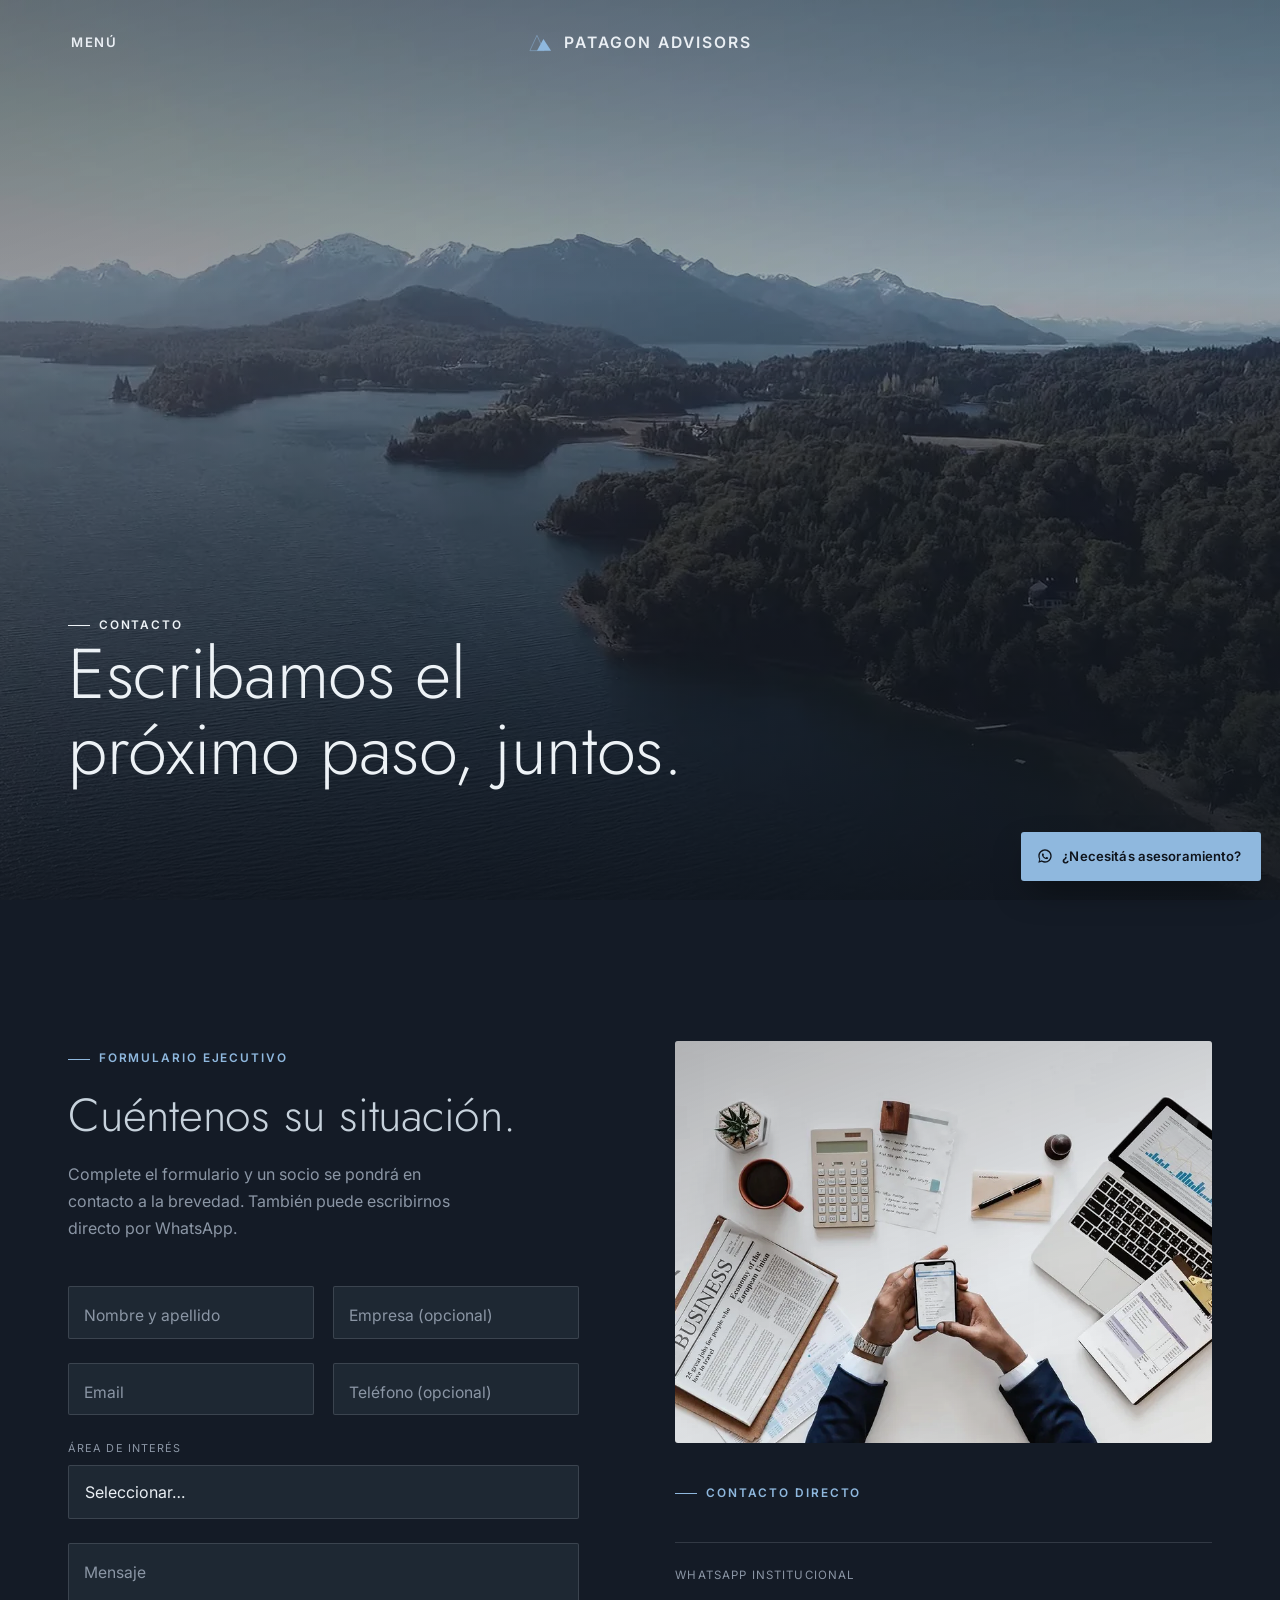
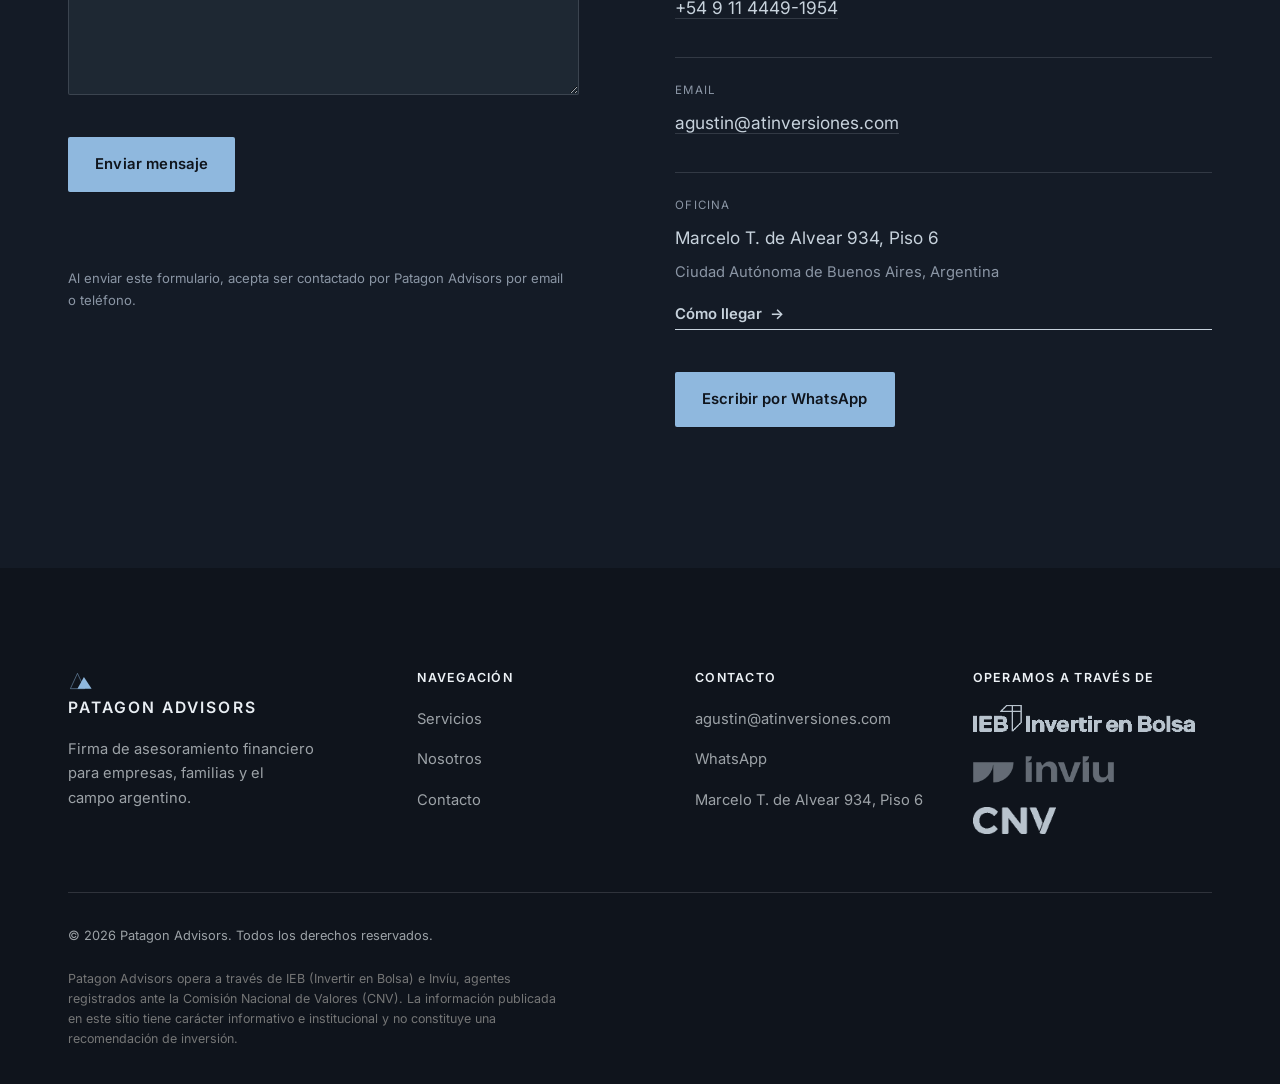
==== commit 587109d9: "Add files via upload" ====
--- a/contacto.html
+++ b/contacto.html
@@ -10,9 +10,9 @@
   <link rel="preconnect" href="https://fonts.gstatic.com" crossorigin>
   <link rel="stylesheet" href="https://fonts.googleapis.com/css2?family=Jost:wght@300;400;500;600&family=Inter:wght@300;400;500;600;700&display=swap">
 
-  <link rel="preload" as="image" href="assets/img/contact-video-poster.webp" fetchpriority="high">
+  <link rel="preload" as="image" href="assets/img/cta-video-poster.webp" fetchpriority="high">
   <link rel="icon" href="data:image/svg+xml,%3Csvg xmlns='http://www.w3.org/2000/svg' viewBox='0 0 100 100'%3E%3Crect width='100' height='100' fill='%230F141C'/%3E%3Cpolygon points='20,80 42,20 64,80' fill='none' stroke='%238FB8DE' stroke-width='4' opacity='0.5'/%3E%3Cpolygon points='40,80 58,32 82,80' fill='%238FB8DE'/%3E%3C/svg%3E">
-  <link rel="stylesheet" href="styles.css?v=20260828r">
+  <link rel="stylesheet" href="styles.css?v=20260828t">
 </head>
 <body>
   <a class="skip-link" href="#main">Saltar al contenido</a>
@@ -41,8 +41,8 @@
   <main id="main">
     <section class="page-hero">
       <div class="hero-bg">
-        <div class="photo" data-bg-video="assets/video/contact-loop.mp4">
-          <img src="assets/img/contact-video-poster.webp" alt="Vista aérea de Buenos Aires" fetchpriority="high" loading="eager">
+        <div class="photo" data-bg-video="assets/video/cta-loop.mp4">
+          <img src="assets/img/cta-video-poster.webp" alt="Vista aérea del lago Nahuel Huapi, Patagonia" fetchpriority="high" loading="eager">
         </div>
       </div>
       <div class="hero-scrim" aria-hidden="true"></div>
@@ -183,6 +183,6 @@
   <script defer src="lib/gsap.min.js"></script>
   <script defer src="lib/ScrollTrigger.min.js"></script>
   <script defer src="lib/manifest.js"></script>
-  <script defer src="main.js?v=20260828r"></script>
+  <script defer src="main.js?v=20260828t"></script>
 </body>
 </html>
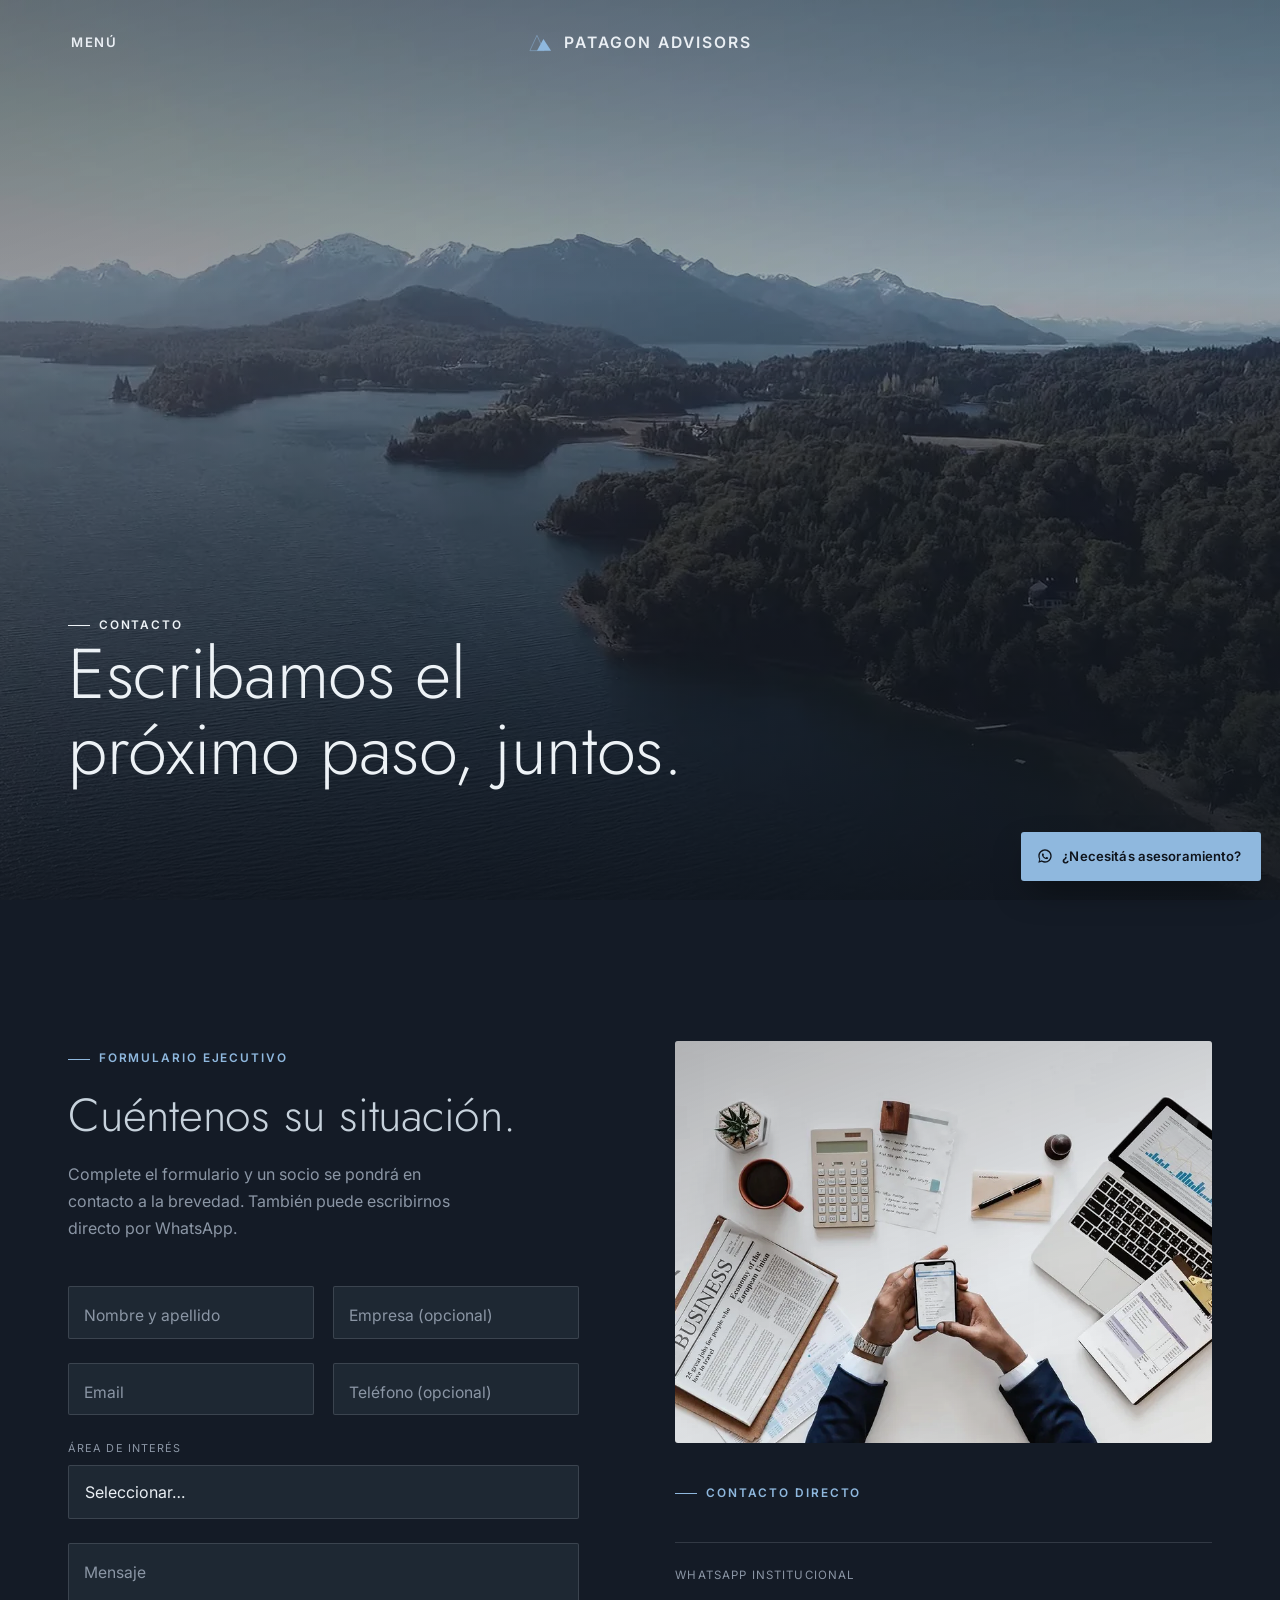
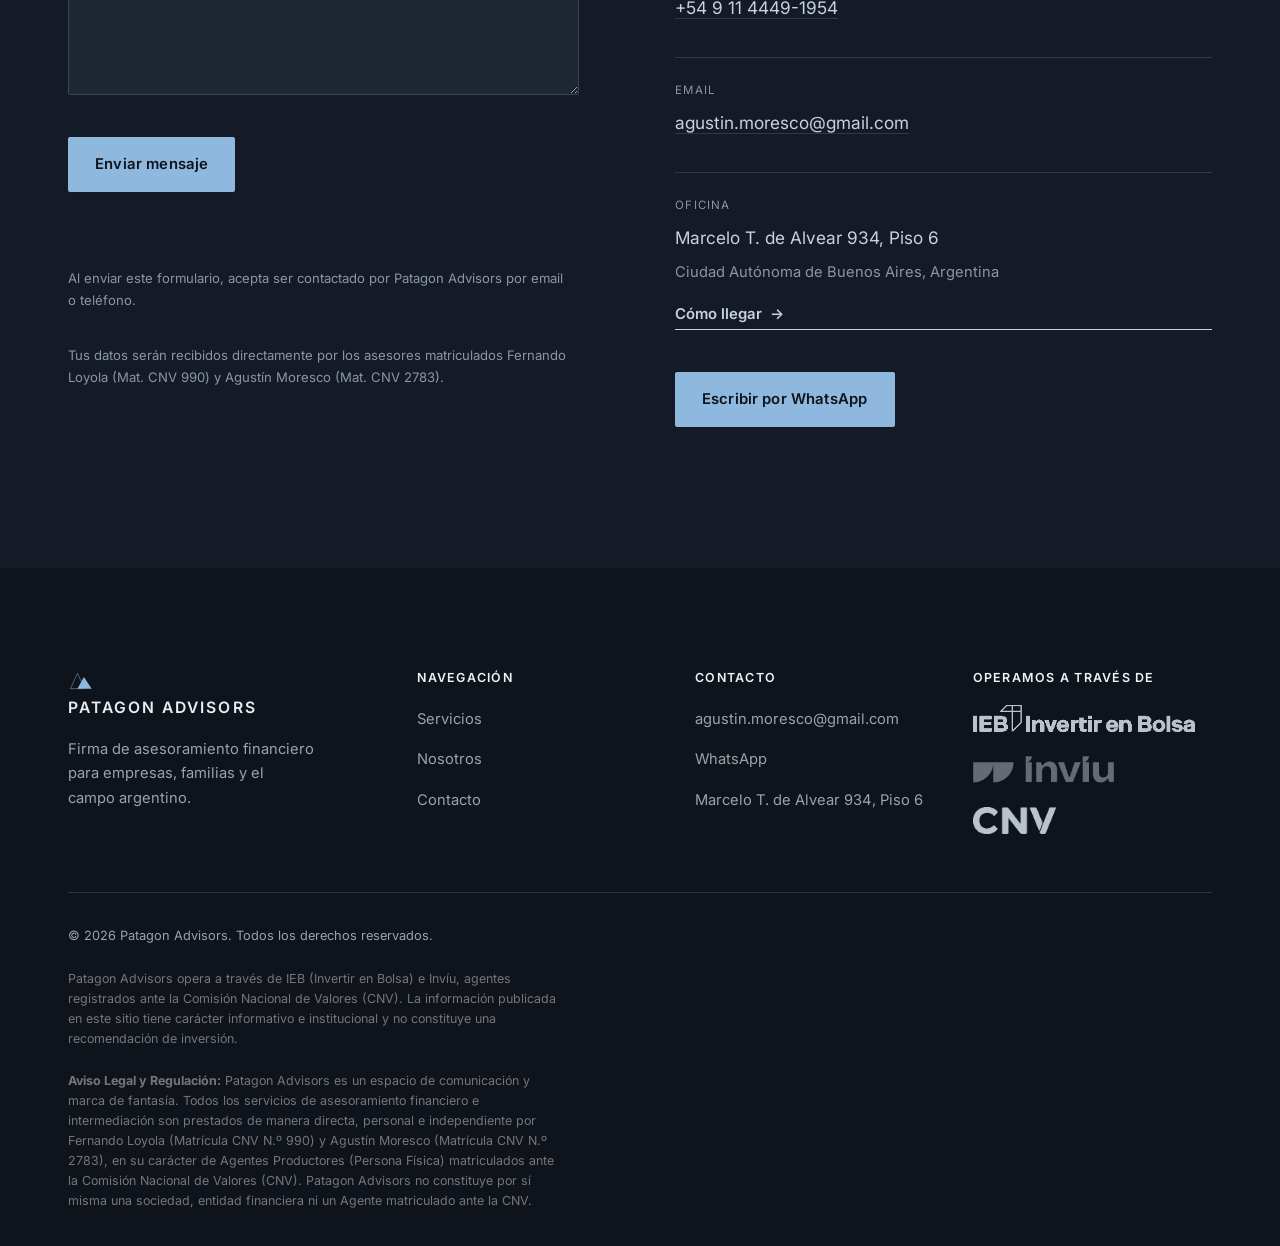
==== commit 7ac8a634: "Add files via upload" ====
--- a/contacto.html
+++ b/contacto.html
@@ -12,7 +12,7 @@
 
   <link rel="preload" as="image" href="assets/img/cta-video-poster.webp" fetchpriority="high">
   <link rel="icon" href="data:image/svg+xml,%3Csvg xmlns='http://www.w3.org/2000/svg' viewBox='0 0 100 100'%3E%3Crect width='100' height='100' fill='%230F141C'/%3E%3Cpolygon points='20,80 42,20 64,80' fill='none' stroke='%238FB8DE' stroke-width='4' opacity='0.5'/%3E%3Cpolygon points='40,80 58,32 82,80' fill='%238FB8DE'/%3E%3C/svg%3E">
-  <link rel="stylesheet" href="styles.css?v=20260828t">
+  <link rel="stylesheet" href="styles.css?v=20260901k">
 </head>
 <body>
   <a class="skip-link" href="#main">Saltar al contenido</a>
@@ -23,7 +23,7 @@
         <span class="brand-mark">Patagon Advisors</span>
       </a>
       <div class="nav-cta-group">
-        <button class="nav-toggle" data-nav-toggle aria-label="Abrir menú" aria-expanded="false">Menú</button>
+        <button class="nav-toggle" data-nav-toggle aria-label="Abrir menú" aria-expanded="false"><span class="nav-toggle-text">Menú</span><span class="nav-toggle-icon" aria-hidden="true"></span></button>
         <div class="nav-mobile" data-nav-mobile data-open="false" aria-hidden="true">
           <div class="nav-mobile-links" data-nav-mobile-links></div>
         </div>
@@ -111,6 +111,7 @@
               </div>
               <p class="form-status" data-form-status aria-live="polite"></p>
               <p class="form-note">Al enviar este formulario, acepta ser contactado por Patagon Advisors por email o teléfono.</p>
+              <p class="form-note">Tus datos serán recibidos directamente por los asesores matriculados Fernando Loyola (Mat. CNV 990) y Agustín Moresco (Mat. CNV 2783).</p>
             </form>
           </div>
 
@@ -177,12 +178,13 @@
         <span>© <span data-year></span> Patagon Advisors. Todos los derechos reservados.</span>
       </div>
       <p class="footer-legal">Patagon Advisors opera a través de IEB (Invertir en Bolsa) e Invíu, agentes registrados ante la Comisión Nacional de Valores (CNV). La información publicada en este sitio tiene carácter informativo e institucional y no constituye una recomendación de inversión.</p>
+      <p class="footer-legal"><strong>Aviso Legal y Regulación:</strong> Patagon Advisors es un espacio de comunicación y marca de fantasía. Todos los servicios de asesoramiento financiero e intermediación son prestados de manera directa, personal e independiente por Fernando Loyola (Matrícula CNV N.º 990) y Agustín Moresco (Matrícula CNV N.º 2783), en su carácter de Agentes Productores (Persona Física) matriculados ante la Comisión Nacional de Valores (CNV). Patagon Advisors no constituye por sí misma una sociedad, entidad financiera ni un Agente matriculado ante la CNV.</p>
     </div>
   </footer>
 
   <script defer src="lib/gsap.min.js"></script>
   <script defer src="lib/ScrollTrigger.min.js"></script>
   <script defer src="lib/manifest.js"></script>
-  <script defer src="main.js?v=20260828t"></script>
+  <script defer src="main.js?v=20260901k"></script>
 </body>
 </html>
--- a/styles.css
+++ b/styles.css
@@ -272,6 +272,10 @@
 .brand-mark {
   font-family: var(--sans); font-size: .98rem; font-weight: 600;
   letter-spacing: .13em; text-transform: uppercase; color: var(--ink);
+  white-space: nowrap;
+}
+@media (max-width: 480px) {
+  .brand-mark { font-size: .78rem; letter-spacing: .07em; }
 }
 .brand-sub { font-family: var(--sans); font-size: .58rem; letter-spacing: .22em; text-transform: uppercase; color: var(--ink-mute); margin-top: .35rem; font-weight: 600; }
 .footer-brand .brand { align-items: flex-start; flex-direction: column; gap: 0; }
@@ -287,6 +291,7 @@
   transition: opacity .25s var(--ease-out);
 }
 .nav-toggle:hover { opacity: .7; }
+.nav-toggle-icon { display: none; }
 
 .nav-scrim {
   position: fixed; inset: 0; z-index: 189; background: transparent;
@@ -315,6 +320,21 @@
 }
 .nav-mobile-links a:hover, .nav-mobile-links a.is-active { color: var(--accent); }
 
+/* Mobile: brand left, toggle right, hamburger icon instead of text */
+@media (max-width: 719px) {
+  .nav-inner { justify-content: space-between; }
+  .nav-inner > .brand { position: static; left: auto; top: auto; transform: none; }
+  .nav-toggle-text { display: none; }
+  .nav-toggle-icon {
+    display: block; width: 20px; height: 2px; background: var(--ink);
+    box-shadow: 0 -6px 0 var(--ink), 0 6px 0 var(--ink);
+  }
+  .nav-mobile {
+    left: auto; right: 0; align-items: flex-end; transform-origin: top right;
+  }
+  .nav-mobile-links { align-items: flex-end; }
+}
+
 /* =============================================================
    7. Hero
    ============================================================= */
@@ -554,6 +574,18 @@
    ============================================================= */
 .team-grid { display: grid; gap: 1.8rem; }
 @media (min-width: 720px) { .team-grid { grid-template-columns: repeat(3, 1fr); } }
+
+/* Structure behind the partners — reuses .diff-grid / .diff-item */
+.structure-intro { margin-top: clamp(4.5rem, 8vw, 7rem); max-width: 60rem; }
+.structure-intro p { margin-top: 1.3rem; color: var(--ink-mute); max-width: 68ch; }
+.structure-grid { margin-top: clamp(2.5rem, 5vw, 3.5rem); }
+.structure-num { display: block; font-family: var(--serif); font-size: 1.9rem; color: var(--accent); opacity: .6; line-height: 1; margin-bottom: 1rem; }
+.structure-grid .diff-item h3 { margin-top: .15rem; }
+.structure-grid .diff-item {
+  transition: background-color .35s var(--ease-out);
+}
+.structure-grid .diff-item:hover { background: var(--bg-2); }
+
 .team-card { background: var(--dark-bg); color: var(--cream); border-radius: 3px; overflow: hidden; }
 .team-photo { position: relative; aspect-ratio: 4/4.4; background: var(--dark-bg-2); }
 .team-photo img { width: 100%; height: 100%; object-fit: cover; filter: grayscale(1) contrast(1.05); }
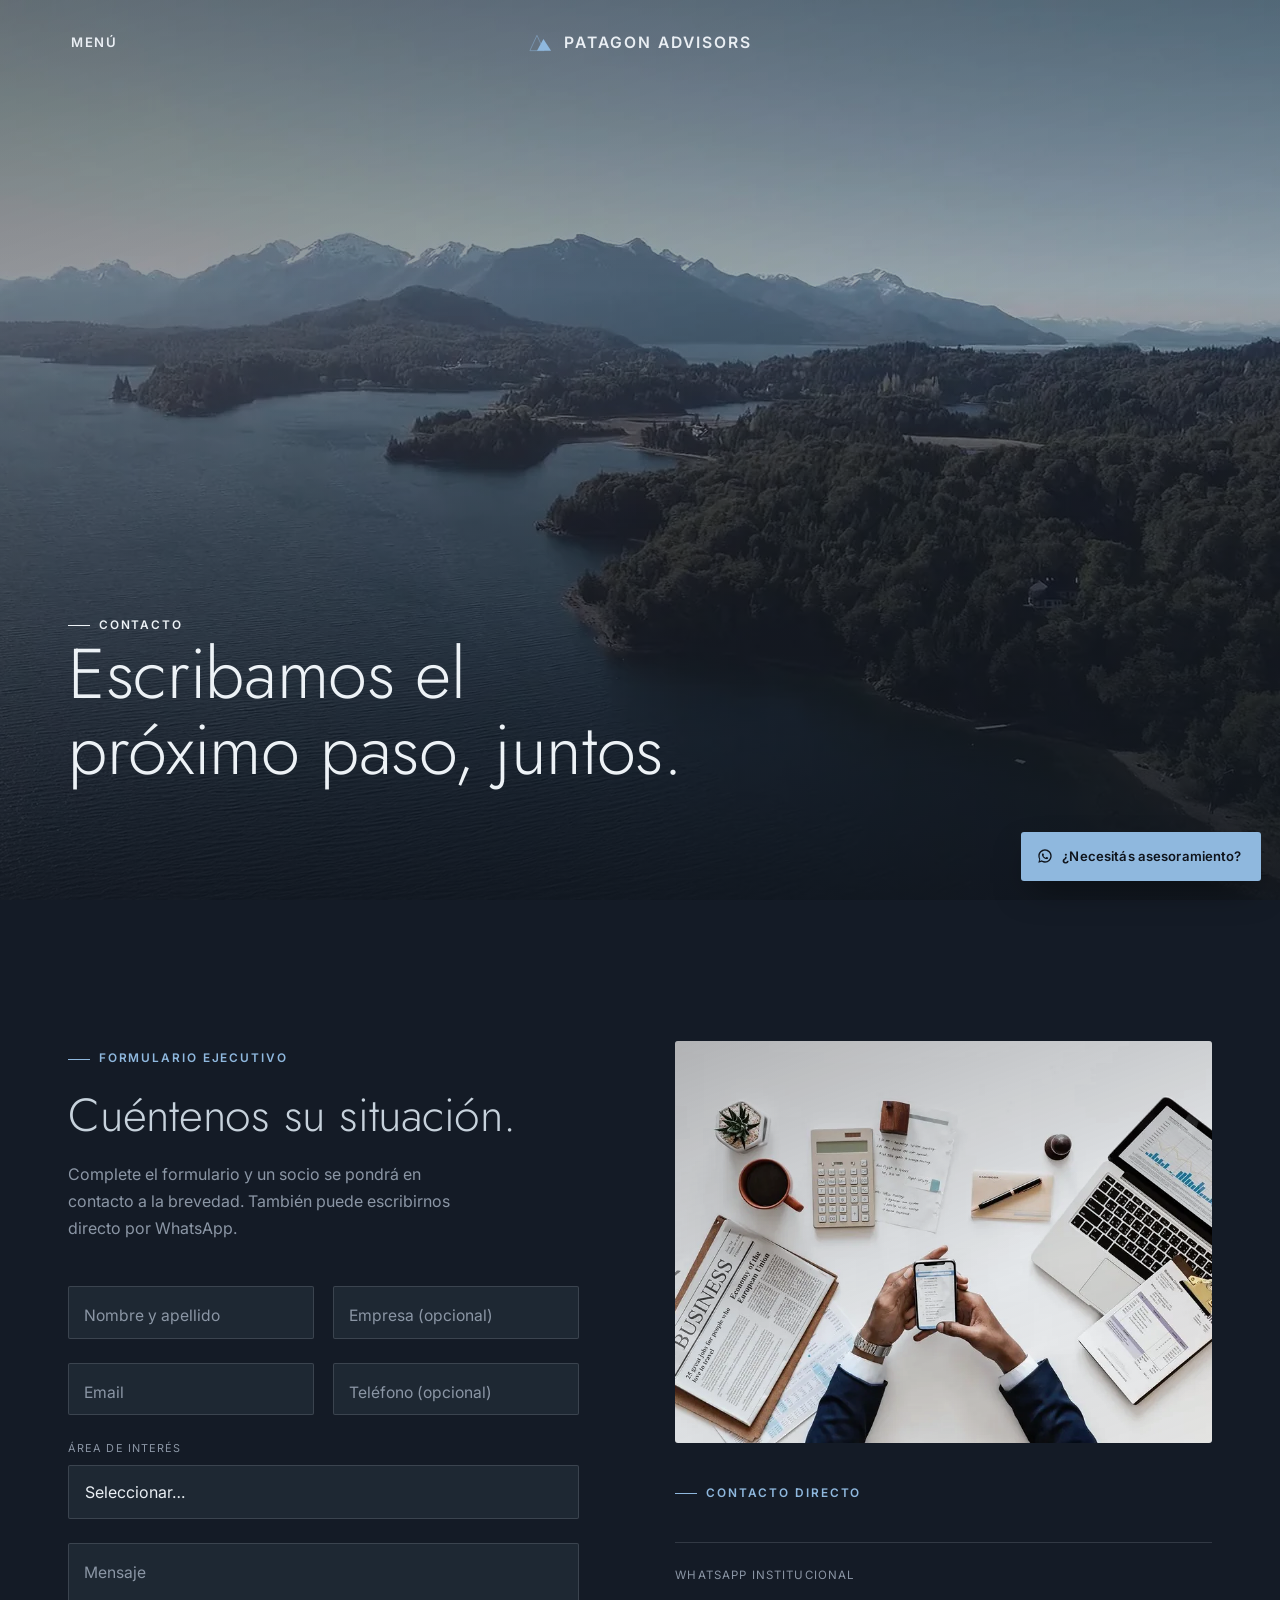
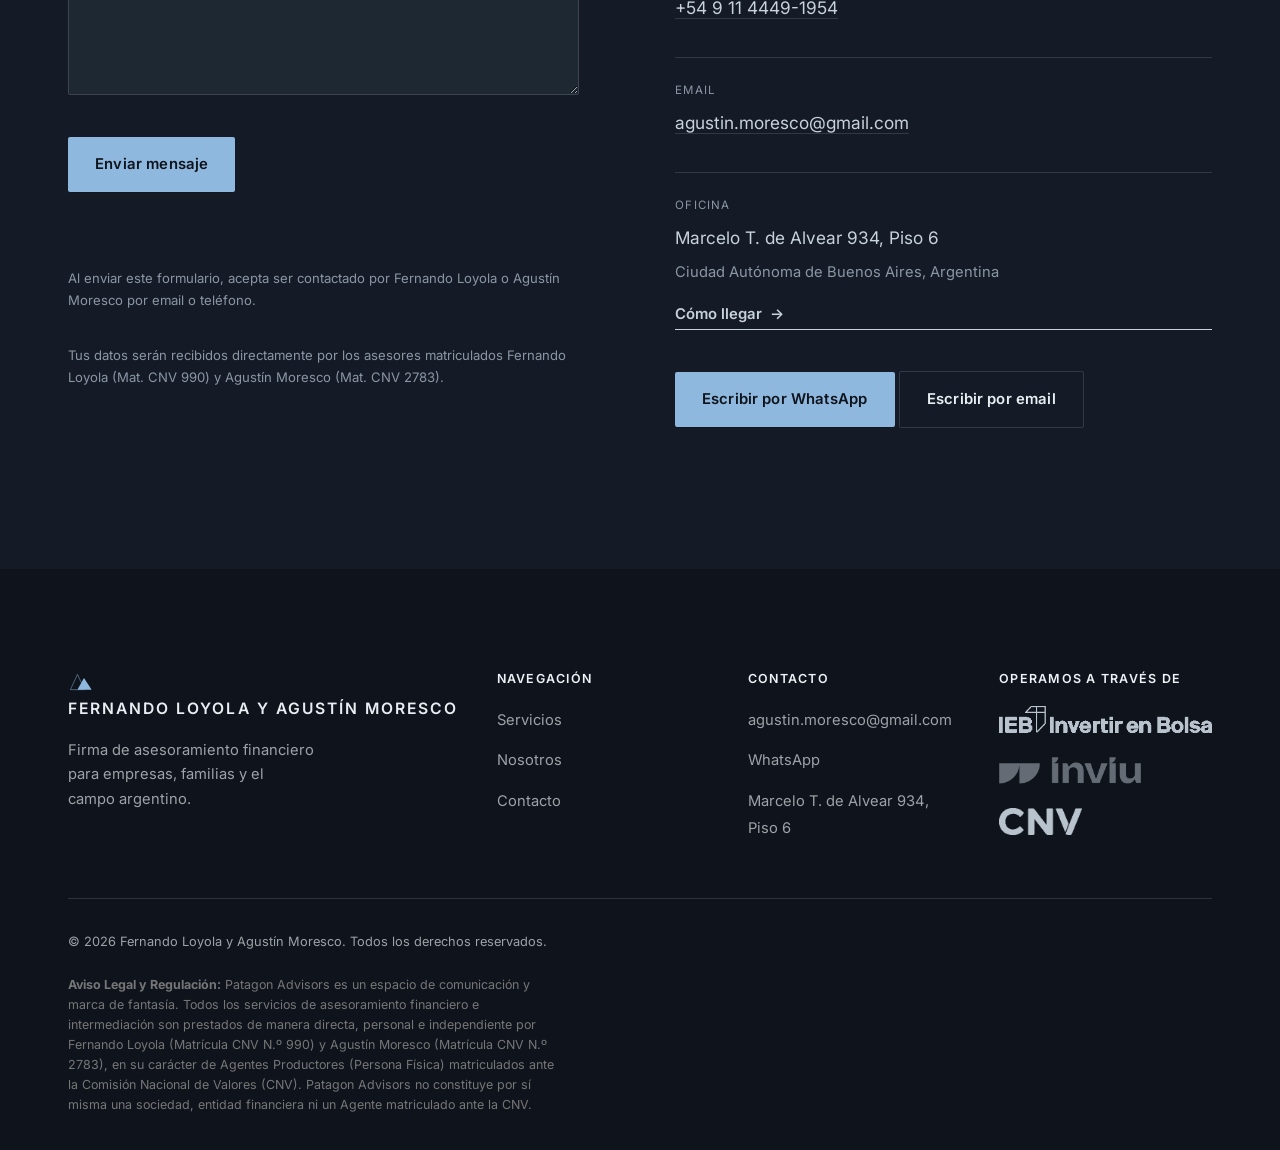
==== commit 004c3304: "Add files via upload" ====
--- a/contacto.html
+++ b/contacto.html
@@ -3,8 +3,8 @@
 <head>
   <meta charset="utf-8">
   <meta name="viewport" content="width=device-width, initial-scale=1">
-  <title>Contacto — Patagon Advisors</title>
-  <meta name="description" content="Agendá una reunión con Patagon Advisors. Formulario ejecutivo, WhatsApp institucional y oficina en Buenos Aires.">
+  <title>Contacto — Fernando Loyola y Agustín Moresco</title>
+  <meta name="description" content="Agendá una reunión con Fernando Loyola y Agustín Moresco. Formulario ejecutivo, WhatsApp directo y oficina en Buenos Aires.">
 
   <link rel="preconnect" href="https://fonts.googleapis.com">
   <link rel="preconnect" href="https://fonts.gstatic.com" crossorigin>
@@ -110,7 +110,7 @@
                 <button type="submit" class="btn btn-primary">Enviar mensaje</button>
               </div>
               <p class="form-status" data-form-status aria-live="polite"></p>
-              <p class="form-note">Al enviar este formulario, acepta ser contactado por Patagon Advisors por email o teléfono.</p>
+              <p class="form-note">Al enviar este formulario, acepta ser contactado por Fernando Loyola o Agustín Moresco por email o teléfono.</p>
               <p class="form-note">Tus datos serán recibidos directamente por los asesores matriculados Fernando Loyola (Mat. CNV 990) y Agustín Moresco (Mat. CNV 2783).</p>
             </form>
           </div>
@@ -137,6 +137,7 @@
               </div>
             </div>
             <a class="btn btn-primary whatsapp-cta" data-whatsapp-link href="#" target="_blank" rel="noopener" data-magnetic data-magnetic-strength="0.2">Escribir por WhatsApp</a>
+            <a class="btn btn-outline email-cta" data-email-link href="#" data-magnetic data-magnetic-strength="0.2" style="margin-top:1rem;">Escribir por email</a>
           </div>
         </div>
       </div>
@@ -149,7 +150,7 @@
         <div class="footer-brand">
           <a class="brand" href="index.html">
             <svg class="brand-icon" width="26" height="20" viewBox="0 0 44 34" aria-hidden="true"><polygon points="4,30 16,4 28,30" fill="none" stroke="var(--accent)" stroke-width="1.6" opacity="0.5"/><polygon points="16,30 27,10 40,30" fill="var(--accent)"/></svg>
-            <span class="brand-mark">Patagon Advisors</span>
+            <span class="brand-mark">Fernando Loyola y Agustín Moresco</span>
           </a>
           <p class="footer-tagline">Firma de asesoramiento financiero para empresas, familias y el campo argentino.</p>
         </div>
@@ -175,9 +176,8 @@
         </div>
       </div>
       <div class="footer-bottom">
-        <span>© <span data-year></span> Patagon Advisors. Todos los derechos reservados.</span>
+        <span>© <span data-year></span> Fernando Loyola y Agustín Moresco. Todos los derechos reservados.</span>
       </div>
-      <p class="footer-legal">Patagon Advisors opera a través de IEB (Invertir en Bolsa) e Invíu, agentes registrados ante la Comisión Nacional de Valores (CNV). La información publicada en este sitio tiene carácter informativo e institucional y no constituye una recomendación de inversión.</p>
       <p class="footer-legal"><strong>Aviso Legal y Regulación:</strong> Patagon Advisors es un espacio de comunicación y marca de fantasía. Todos los servicios de asesoramiento financiero e intermediación son prestados de manera directa, personal e independiente por Fernando Loyola (Matrícula CNV N.º 990) y Agustín Moresco (Matrícula CNV N.º 2783), en su carácter de Agentes Productores (Persona Física) matriculados ante la Comisión Nacional de Valores (CNV). Patagon Advisors no constituye por sí misma una sociedad, entidad financiera ni un Agente matriculado ante la CNV.</p>
     </div>
   </footer>
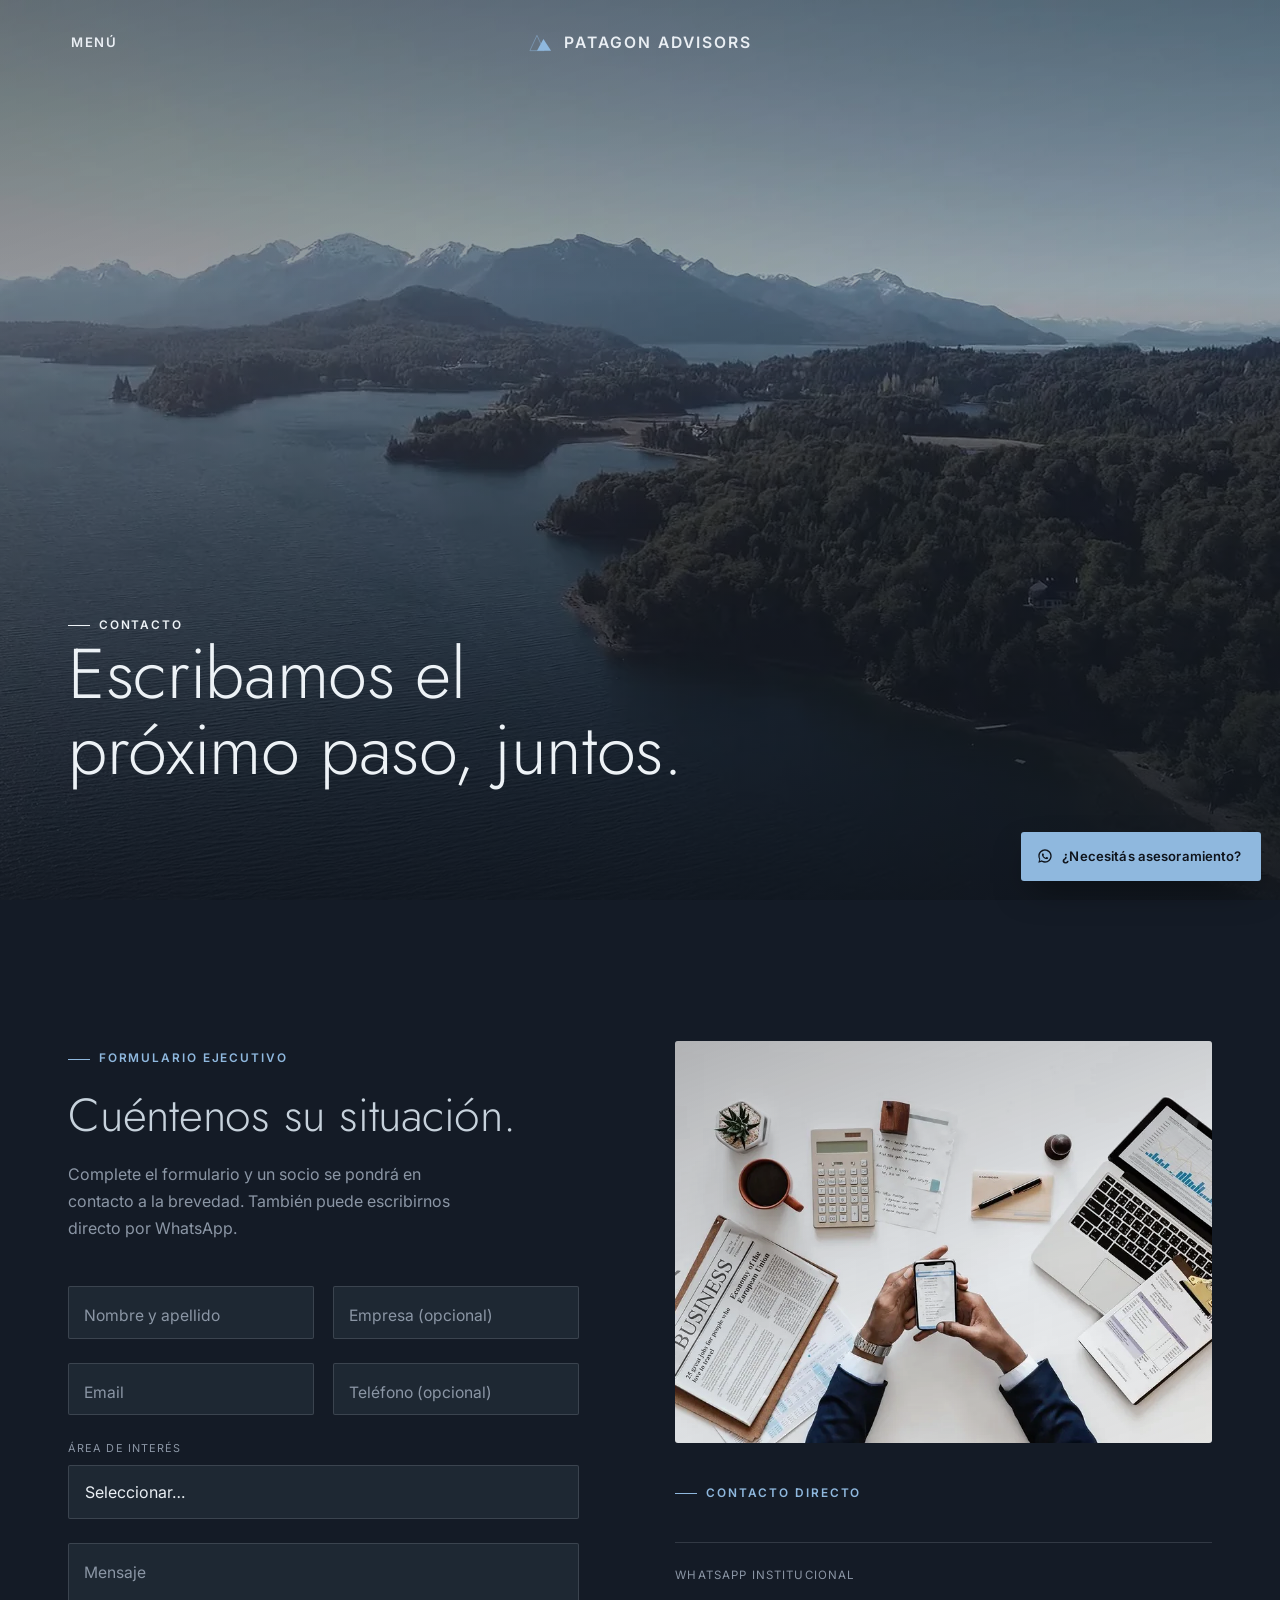
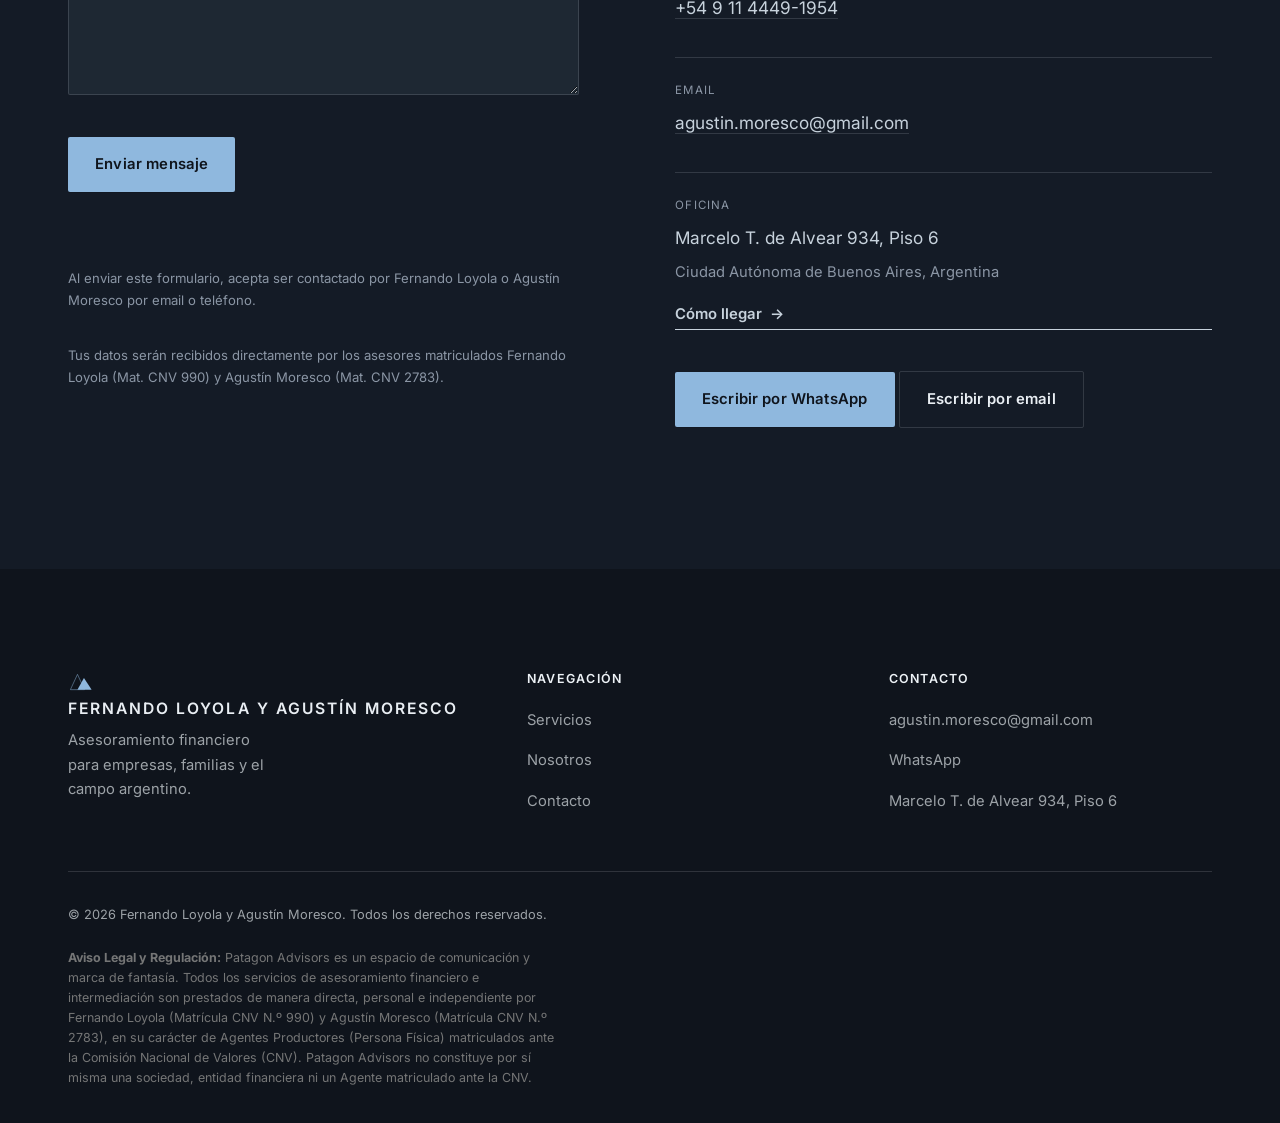
==== commit 15aaceaa: "Add files via upload" ====
--- a/contacto.html
+++ b/contacto.html
@@ -152,7 +152,7 @@
             <svg class="brand-icon" width="26" height="20" viewBox="0 0 44 34" aria-hidden="true"><polygon points="4,30 16,4 28,30" fill="none" stroke="var(--accent)" stroke-width="1.6" opacity="0.5"/><polygon points="16,30 27,10 40,30" fill="var(--accent)"/></svg>
             <span class="brand-mark">Fernando Loyola y Agustín Moresco</span>
           </a>
-          <p class="footer-tagline">Firma de asesoramiento financiero para empresas, familias y el campo argentino.</p>
+          <p class="footer-tagline">Asesoramiento financiero para empresas, familias y el campo argentino.</p>
         </div>
         <div class="footer-col">
           <h4>Navegación</h4>
@@ -165,14 +165,6 @@
             <li><a data-whatsapp-link href="#" target="_blank" rel="noopener">WhatsApp</a></li>
             <li><a data-address-1 data-maps-link href="#" target="_blank" rel="noopener"></a></li>
           </ul>
-        </div>
-        <div class="footer-col">
-          <h4>Operamos a través de</h4>
-          <div class="footer-partners partner-marks">
-            <span class="partner-mark"><img src="assets/img/partners/ieb.webp" alt="IEB" loading="lazy"></span>
-            <span class="partner-mark"><img src="assets/img/partners/inviu.webp" alt="Invíu" loading="lazy"></span>
-            <span class="partner-mark"><img src="assets/img/partners/cnv.webp" alt="CNV" loading="lazy"></span>
-          </div>
         </div>
       </div>
       <div class="footer-bottom">
--- a/styles.css
+++ b/styles.css
@@ -618,10 +618,10 @@
    ============================================================= */
 .footer { background: var(--dark-bg); color: var(--cream-mute); padding-block: clamp(4.5rem, 8vw, 7rem) 2.2rem; }
 .footer-top { display: grid; gap: 3.2rem; padding-bottom: 3.6rem; border-bottom: 1px solid var(--dark-line); }
-@media (min-width: 860px) { .footer-top { grid-template-columns: 1.3fr 1fr 1fr 1fr; gap: 2.4rem; } }
+@media (min-width: 860px) { .footer-top { grid-template-columns: 1.3fr 1fr 1fr; gap: 2.4rem; } }
 .footer-brand .brand { color: var(--cream); }
 .footer-brand .brand-sub { color: var(--cream-mute); }
-.footer-tagline { margin-top: 1.3rem; max-width: 30ch; font-size: .92rem; }
+.footer-tagline { margin-top: .7rem; max-width: 30ch; font-size: .92rem; }
 .footer-col h4 { color: var(--cream); font-size: .78rem; letter-spacing: .1em; text-transform: uppercase; font-weight: 600; }
 .footer-col ul { margin-top: 1.3rem; display: flex; flex-direction: column; gap: .85rem; }
 .footer-col a { font-size: .92rem; transition: color .3s var(--ease-out); }
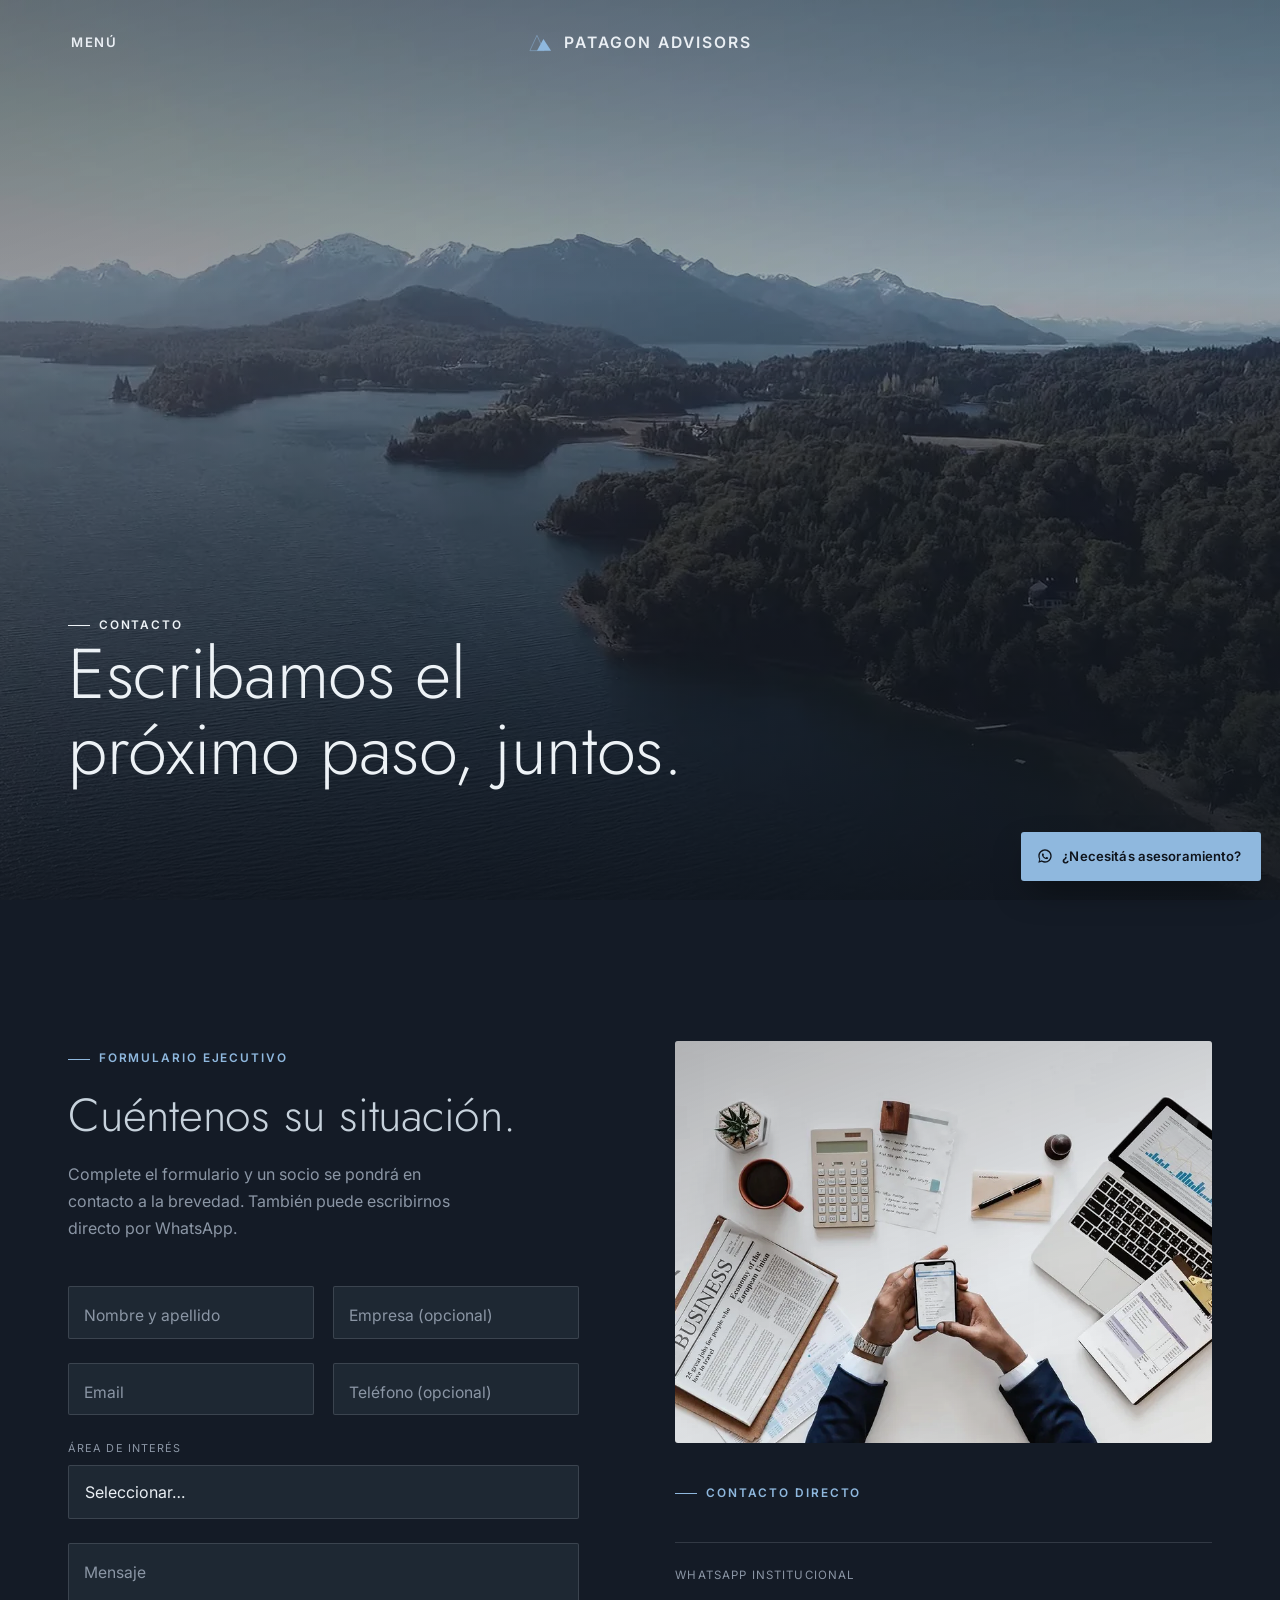
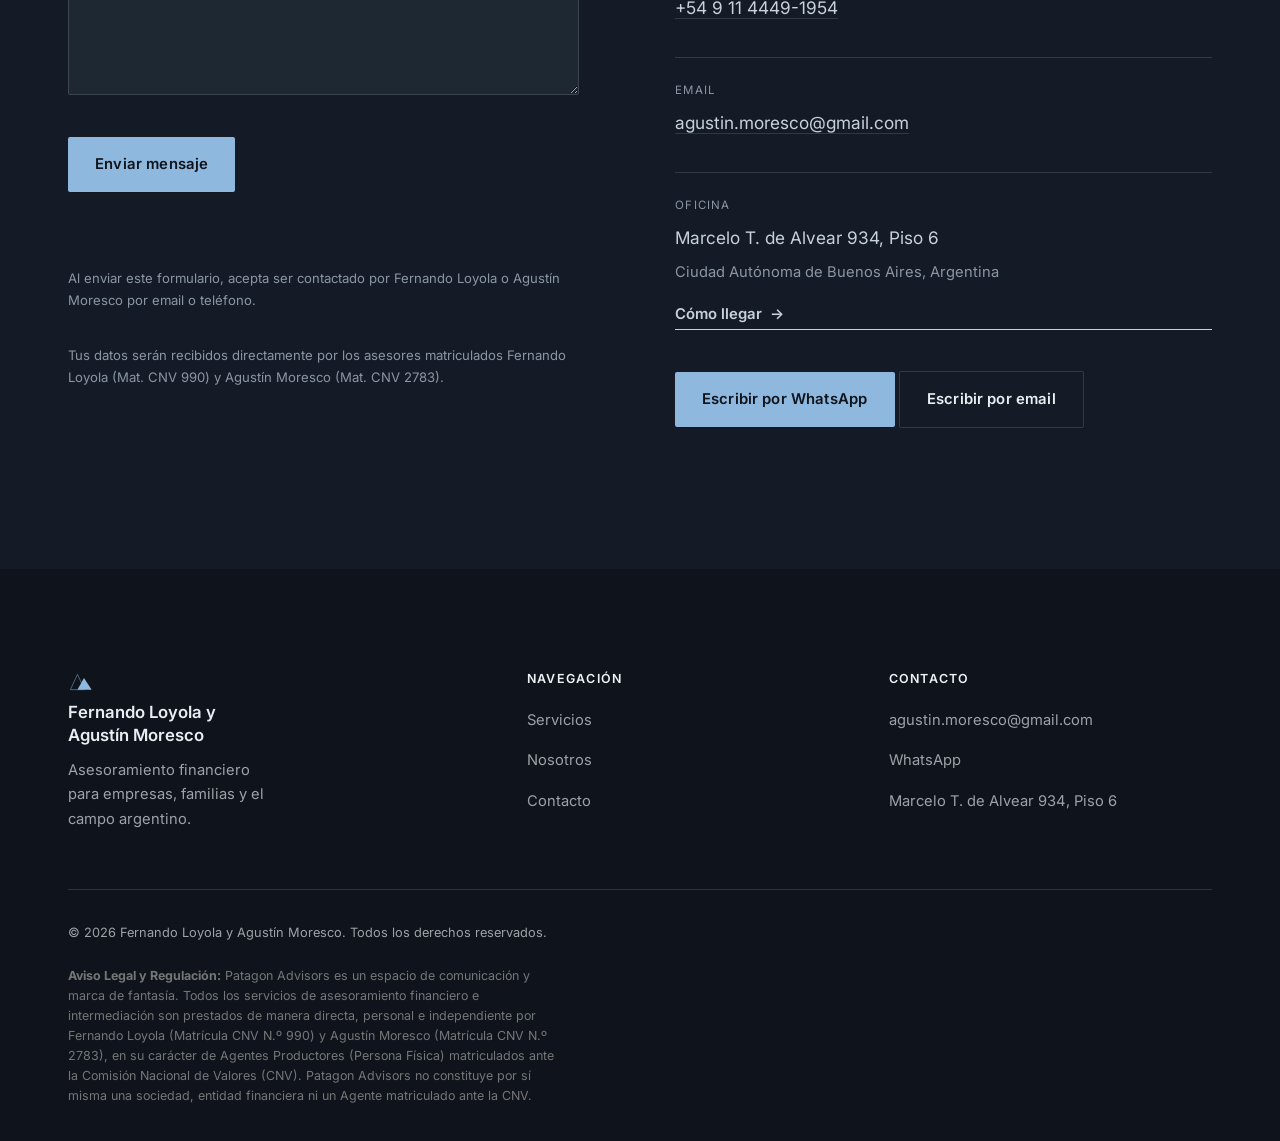
==== commit c9cb5b16: "Add files via upload" ====
--- a/contacto.html
+++ b/contacto.html
@@ -150,7 +150,7 @@
         <div class="footer-brand">
           <a class="brand" href="index.html">
             <svg class="brand-icon" width="26" height="20" viewBox="0 0 44 34" aria-hidden="true"><polygon points="4,30 16,4 28,30" fill="none" stroke="var(--accent)" stroke-width="1.6" opacity="0.5"/><polygon points="16,30 27,10 40,30" fill="var(--accent)"/></svg>
-            <span class="brand-mark">Fernando Loyola y Agustín Moresco</span>
+            <span class="brand-mark">Fernando Loyola y<br>Agustín Moresco</span>
           </a>
           <p class="footer-tagline">Asesoramiento financiero para empresas, familias y el campo argentino.</p>
         </div>
--- a/styles.css
+++ b/styles.css
@@ -280,6 +280,10 @@
 .brand-sub { font-family: var(--sans); font-size: .58rem; letter-spacing: .22em; text-transform: uppercase; color: var(--ink-mute); margin-top: .35rem; font-weight: 600; }
 .footer-brand .brand { align-items: flex-start; flex-direction: column; gap: 0; }
 .footer-brand .brand-icon { margin-bottom: .6rem; }
+.footer-brand .brand-mark {
+  text-transform: none; letter-spacing: 0; font-weight: 600;
+  font-size: 1.05rem; line-height: 1.35; white-space: normal;
+}
 
 .nav-cta-group { position: relative; display: flex; align-items: center; gap: 1.1rem; }
 
